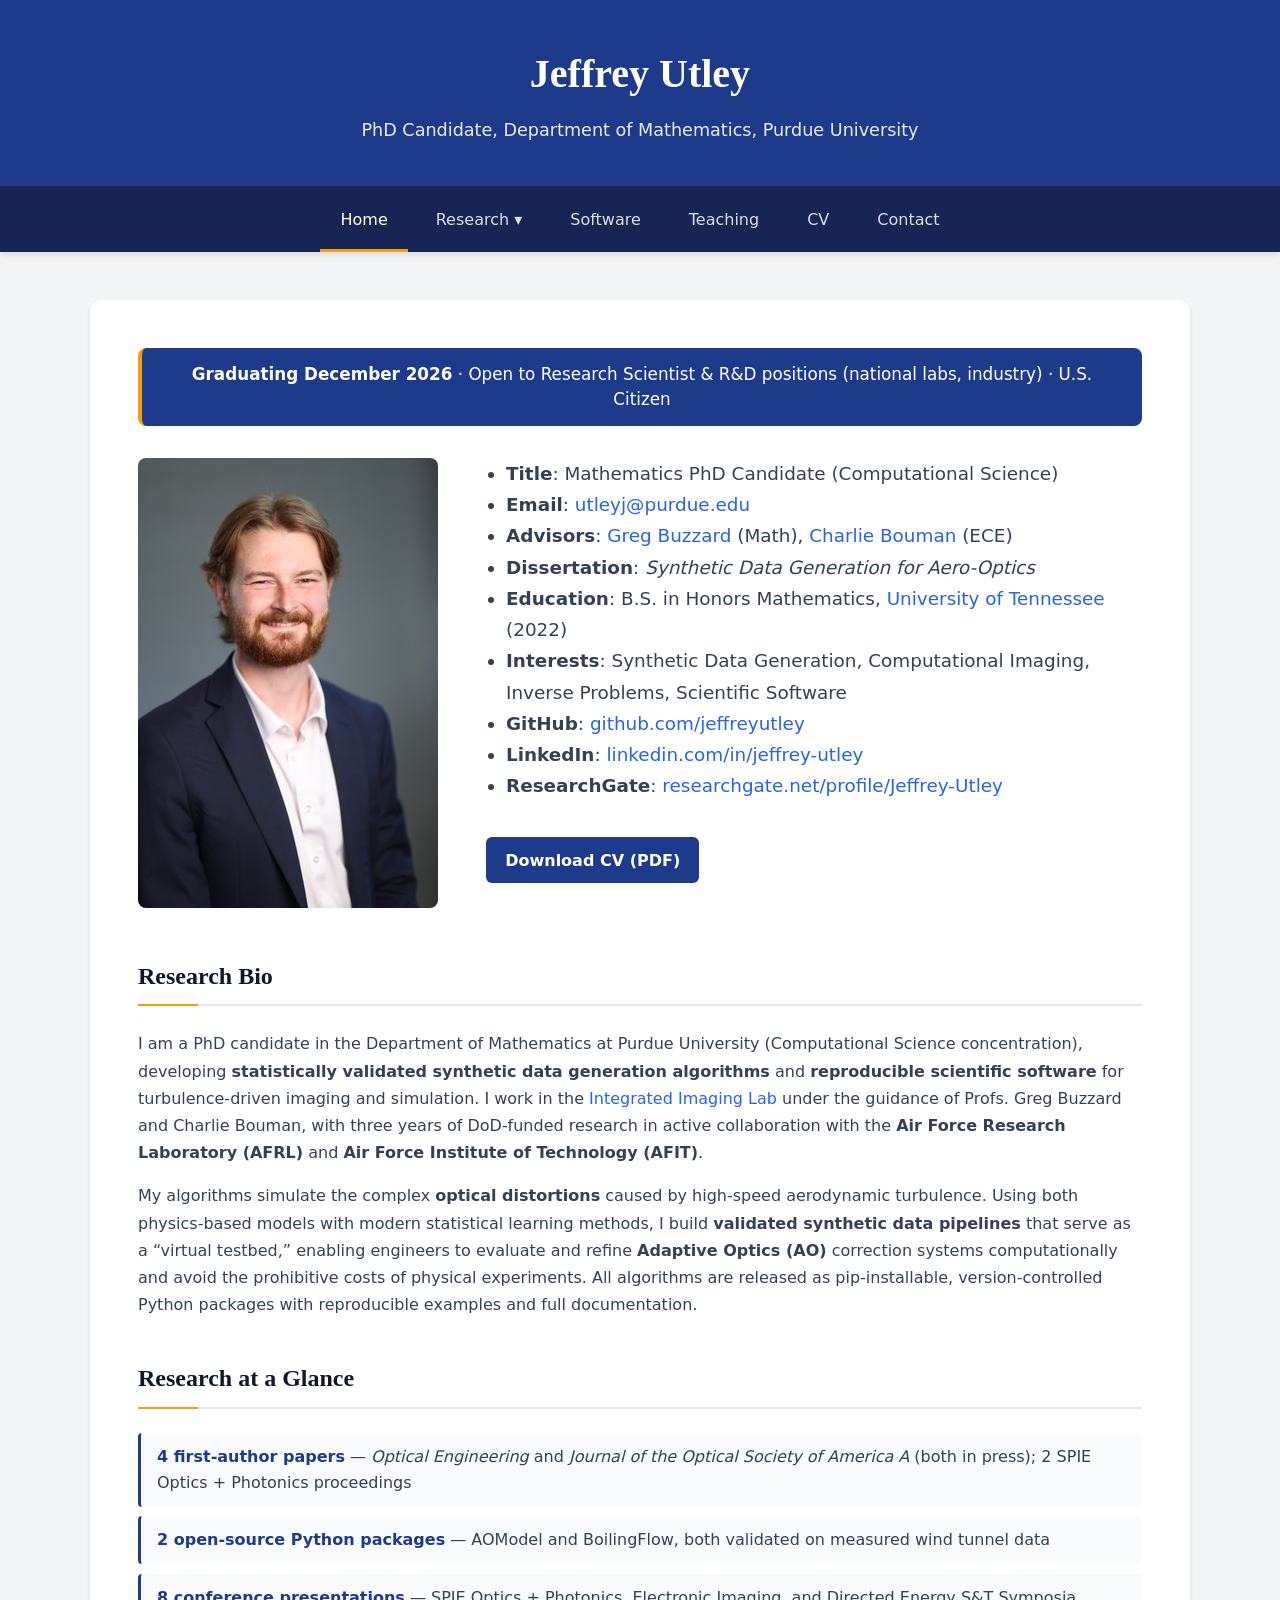
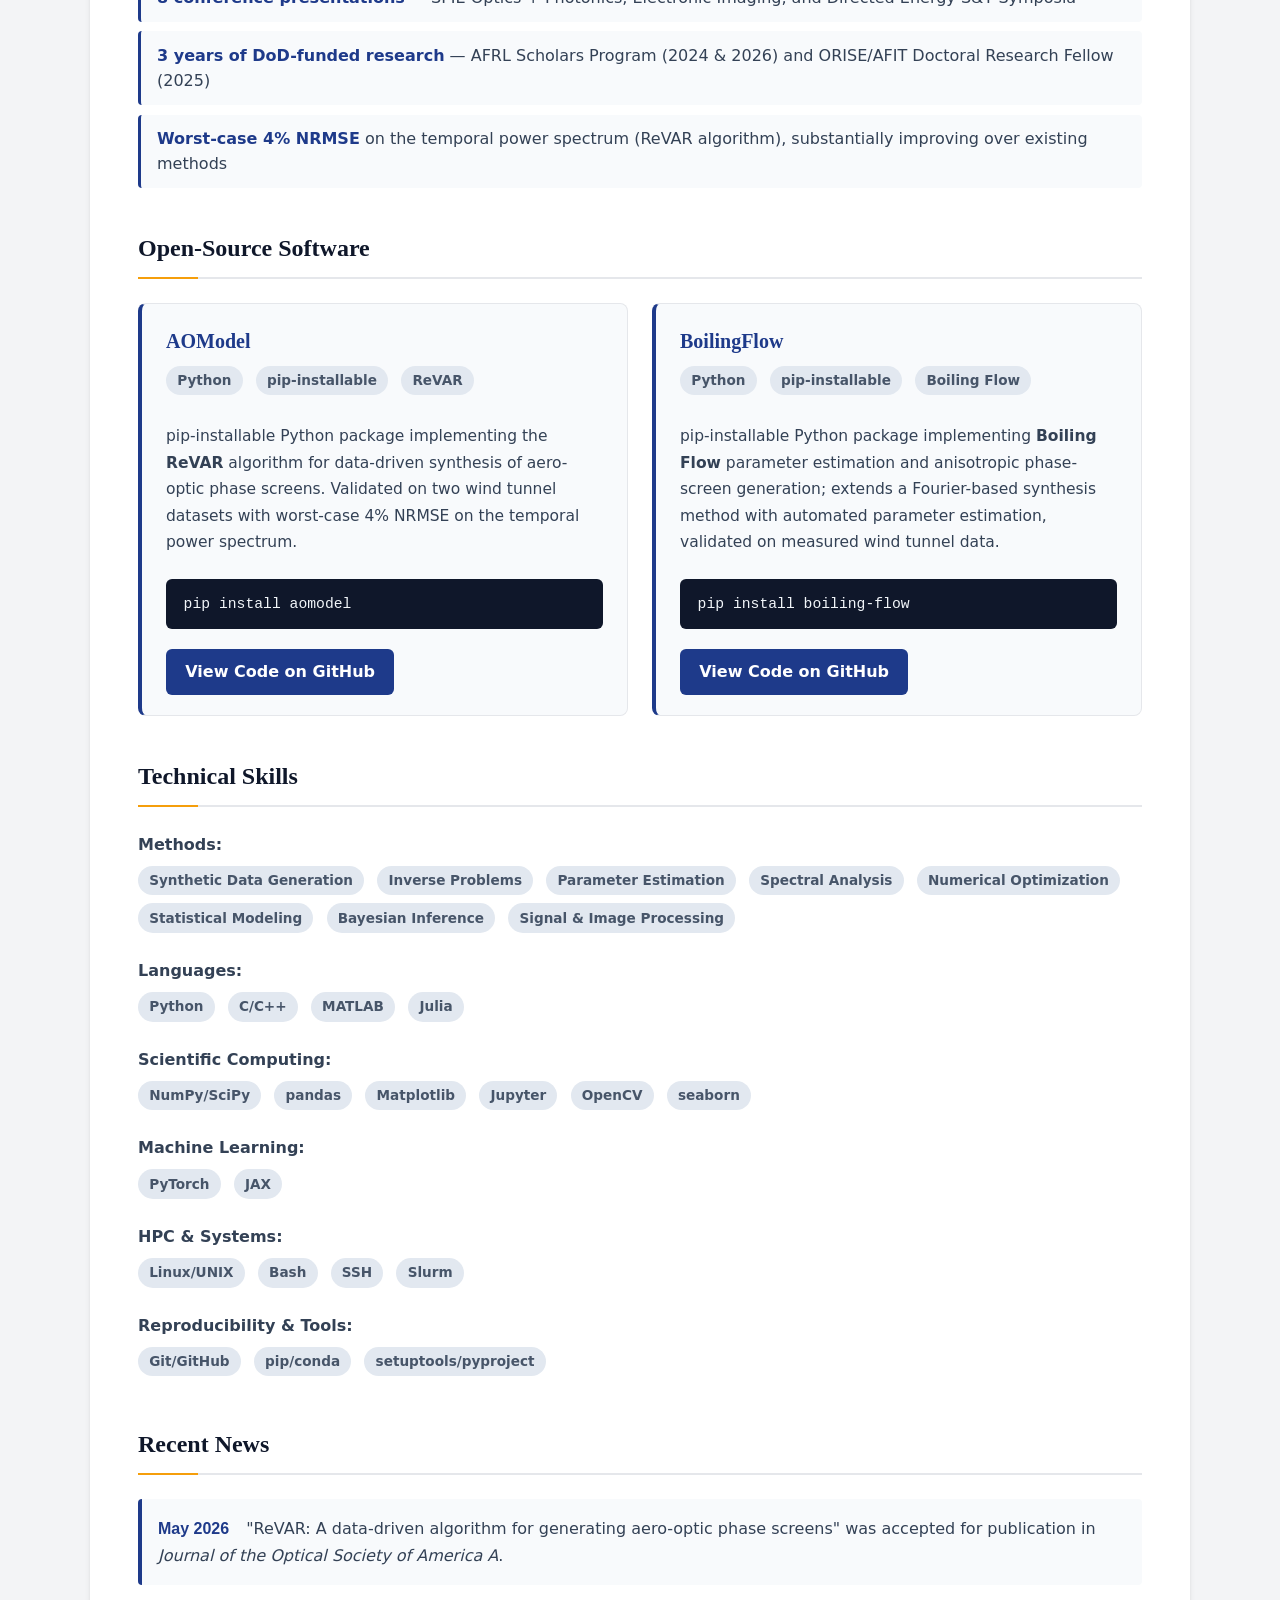
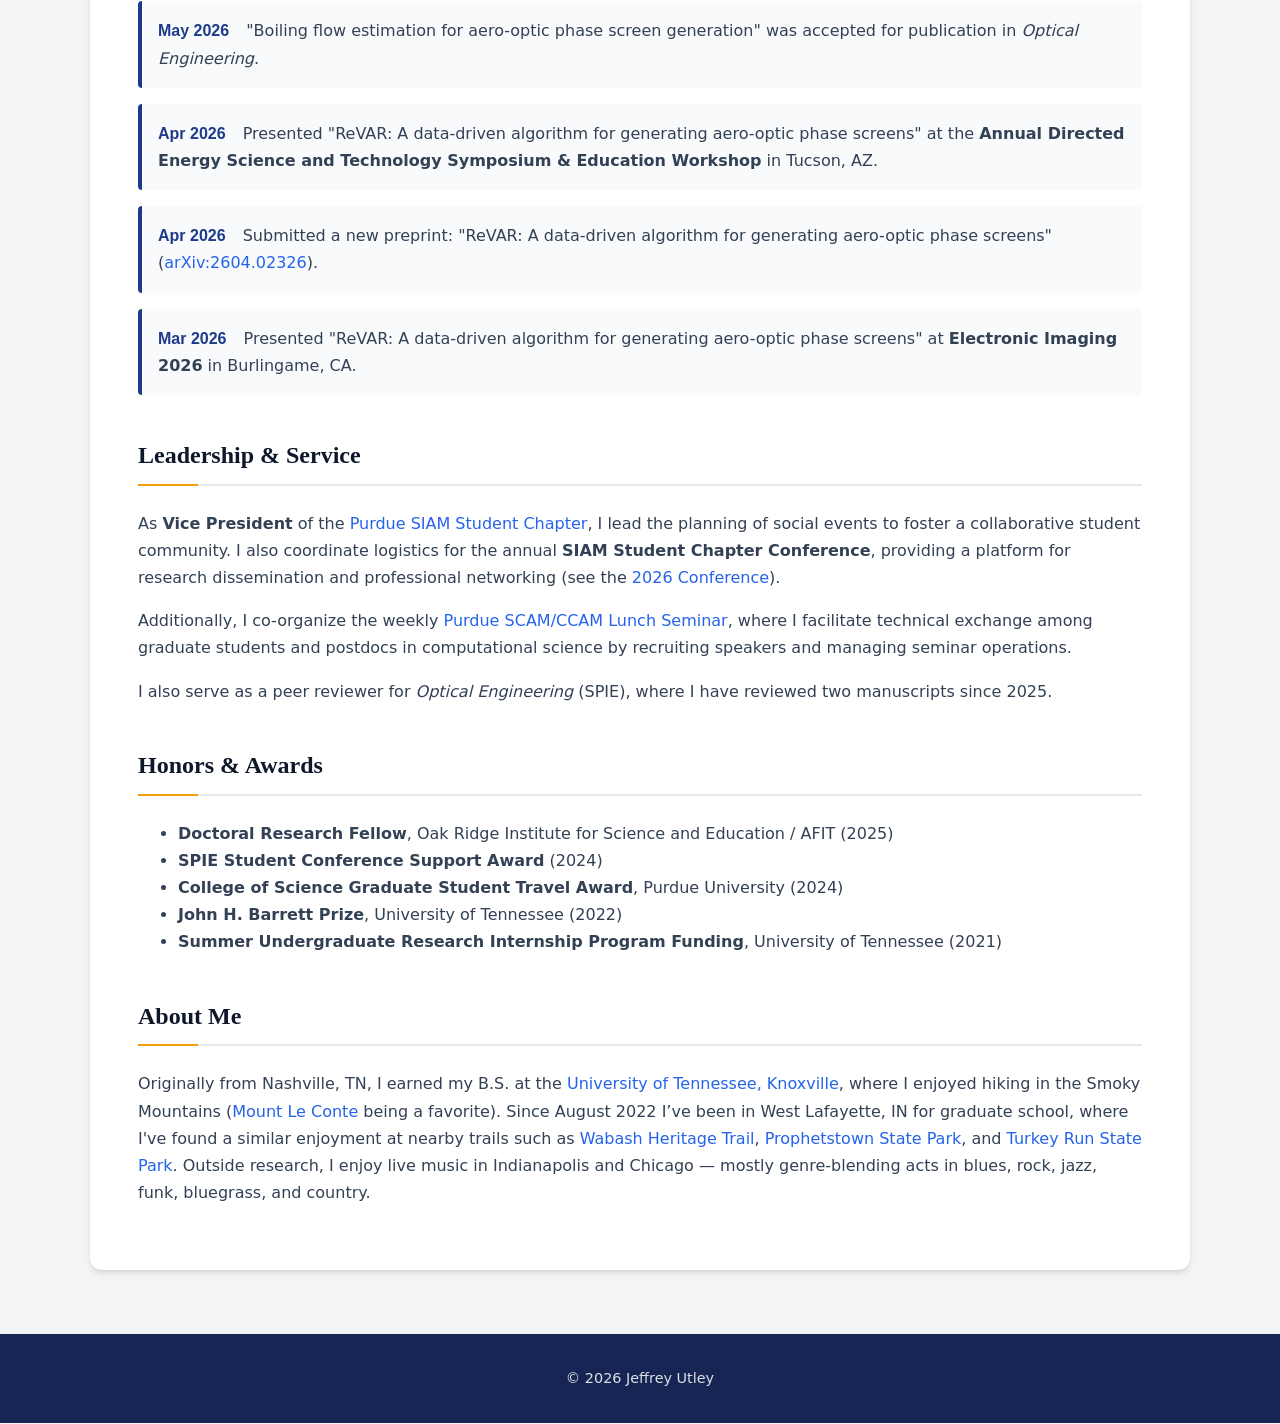
==== index.html @ 302512f2 "Updated ReVAR paper status, included pip install commands, and other website refactors." ====
<!DOCTYPE html>
<html lang="en">
<head>
  <meta charset="UTF-8">
  <meta name="viewport" content="width=device-width, initial-scale=1.0">
  <meta name="description" content="Jeffrey Utley — PhD Candidate in Mathematics at Purdue, graduating December 2026. Research in synthetic data generation, computational imaging, and signal processing. Open to Research Scientist & R&D roles.">
  <meta property="og:title" content="Jeffrey Utley — Mathematics PhD Candidate (Graduating Dec 2026)">
  <meta property="og:description" content="PhD Candidate in Mathematics at Purdue (graduating Dec 2026). Synthetic data generation, computational imaging, signal processing. Open to Research Scientist & R&D roles.">
  <meta property="og:image" content="https://jeffreyutley.github.io/og-image.jpg">
  <meta property="og:image:width" content="1200">
  <meta property="og:image:height" content="630">
  <meta property="og:image:alt" content="Jeffrey Utley, Mathematics PhD candidate at Purdue University">
  <meta property="og:url" content="https://jeffreyutley.github.io/">
  <meta property="og:type" content="website">
  <title>Jeffrey Utley - Home</title>
  <link rel="icon" href="favicon.svg" type="image/svg+xml">
  <link rel="stylesheet" href="style.css">

  <script type="application/ld+json">
  {
    "@context": "https://schema.org",
    "@type": "Person",
    "name": "Jeffrey Utley",
    "givenName": "Jeffrey",
    "familyName": "Utley",
    "jobTitle": "PhD Candidate in Mathematics",
    "url": "https://jeffreyutley.github.io/",
    "image": "https://jeffreyutley.github.io/og-image.jpg",
    "email": "mailto:utleyj@purdue.edu",
    "affiliation": {
      "@type": "CollegeOrUniversity",
      "name": "Purdue University, Department of Mathematics"
    },
    "alumniOf": {
      "@type": "CollegeOrUniversity",
      "name": "University of Tennessee, Knoxville"
    },
    "knowsAbout": [
      "Synthetic Data Generation",
      "Computational Imaging",
      "Inverse Problems",
      "Signal Processing",
      "Scientific Software",
      "Aero-Optics",
      "Adaptive Optics",
      "Statistical Modeling",
      "Numerical Optimization",
      "Bayesian Inference"
    ],
    "sameAs": [
      "https://github.com/jeffreyutley",
      "https://www.linkedin.com/in/jeffrey-utley",
      "https://www.researchgate.net/profile/Jeffrey-Utley"
    ]
  }
  </script>

</head>
<body>
  <a class="skip-link" href="#main">Skip to main content</a>
  <header>
    <h1>Jeffrey Utley</h1>
    <p>PhD Candidate, Department of Mathematics, Purdue University</p>
  </header>
  
<nav>
  <a href="index.html" class="active">Home</a>
  <div class="dropdown">
    <button class="dropbtn" aria-haspopup="true" aria-expanded="false">Research <span aria-hidden="true">▾</span></button>
    <div class="dropdown-content" role="menu">
      <a role="menuitem" href="research/overview.html">Overview</a>
      <a role="menuitem" href="research/publications.html">Publications</a>
      <a role="menuitem" href="research/presentations.html">Presentations</a>
      <a role="menuitem" href="research/experience.html">Experience</a>
    </div>
  </div>
  <a href="software.html">Software</a>
  <a href="teaching.html">Teaching</a>
  <a href="cv.html">CV</a>
  <a href="contact.html">Contact</a>
</nav>

<main id="main" class="container">
  <div class="availability-banner">
    <strong>Graduating December 2026</strong> &middot; Open to Research Scientist &amp; R&amp;D positions (national labs, industry) &middot; U.S. Citizen
  </div>

  <div class="flex-layout profile-section">
    <img src="Jeffrey_Utley_300.jpg" srcset="Jeffrey_Utley_300.jpg 1x, Jeffrey_Utley_600.jpg 2x" alt="Jeffrey Utley, Mathematics PhD candidate at Purdue University" width="300" height="450">

    <div class="profile-text">
      <ul class="profile-list">
          <li><strong>Title</strong>: Mathematics PhD Candidate (Computational Science)</li>
          <li><strong>Email</strong>: <a href="mailto:utleyj@purdue.edu">utleyj@purdue.edu</a></li>
          <li><strong>Advisors</strong>: <a href="https://www.math.purdue.edu/~buzzard/" target="_blank" rel="noopener noreferrer"> Greg Buzzard</a> (Math), <a href="https://engineering.purdue.edu/~bouman/" target="_blank" rel="noopener noreferrer"> Charlie Bouman</a> (ECE)</li>
          <li><strong>Dissertation</strong>: <em>Synthetic Data Generation for Aero-Optics</em></li>
          <li><strong>Education</strong>: B.S. in Honors Mathematics, <a href = "https://www.utk.edu/" target="_blank" rel="noopener noreferrer">University of Tennessee</a> (2022)</li>
          <li><strong>Interests</strong>: Synthetic Data Generation, Computational Imaging, Inverse Problems, Scientific Software</li>
          <li><strong>GitHub</strong>: <a href="https://github.com/jeffreyutley" target="_blank" rel="noopener noreferrer">github.com/jeffreyutley</a></li>
          <li><strong>LinkedIn</strong>: <a href="https://www.linkedin.com/in/jeffrey-utley" target="_blank" rel="noopener noreferrer">linkedin.com/in/jeffrey-utley</a></li>
          <li><strong>ResearchGate</strong>: <a href="https://www.researchgate.net/profile/Jeffrey-Utley" target="_blank" rel="noopener noreferrer">researchgate.net/profile/Jeffrey-Utley</a></li>
      </ul>
      <br>
      <a href="CV.pdf" class="btn" target="_blank">Download CV (PDF)</a>
    </div>

  </div>

  <h2>Research Bio</h2>
  <p>
    I am a PhD candidate in the Department of Mathematics at Purdue University (Computational Science concentration), developing <strong>statistically validated synthetic data generation algorithms</strong> and <strong>reproducible scientific software</strong> for turbulence-driven imaging and simulation. I work in the <a href="https://www.youtube.com/watch?v=S7YM8nvIm7c&list=PL3ZrjaBngMS3kYr9-ExG9CZFShOMKmVg_&index=4" target="_blank" rel="noopener noreferrer">Integrated Imaging Lab</a> under the guidance of Profs. Greg Buzzard and Charlie Bouman, with three years of DoD-funded research in active collaboration with the <strong>Air Force Research Laboratory (AFRL)</strong> and <strong>Air Force Institute of Technology (AFIT)</strong>.
  </p>
  <p>
    My algorithms simulate the complex <strong>optical distortions</strong> caused by high-speed aerodynamic turbulence. Using both physics-based models with modern statistical learning methods, I build <strong>validated synthetic data pipelines</strong> that serve as a &ldquo;virtual testbed,&rdquo; enabling engineers to evaluate and refine <strong>Adaptive Optics (AO)</strong> correction systems computationally and avoid the prohibitive costs of physical experiments. All algorithms are released as pip-installable, version-controlled Python packages with reproducible examples and full documentation.
  </p>

  <h2>Research at a Glance</h2>
  <ul class="research-stats">
    <li><strong>4 first-author papers</strong> &mdash; <i>Optical Engineering</i> and <i>Journal of the Optical Society of America A</i> (both in press); 2 SPIE Optics + Photonics proceedings</li>
    <li><strong>2 open-source Python packages</strong> &mdash; AOModel and BoilingFlow, both validated on measured wind tunnel data</li>
    <li><strong>8 conference presentations</strong> &mdash; SPIE Optics + Photonics, Electronic Imaging, and Directed Energy S&amp;T Symposia</li>
    <li><strong>3 years of DoD-funded research</strong> &mdash; AFRL Scholars Program (2024 &amp; 2026) and ORISE/AFIT Doctoral Research Fellow (2025)</li>
    <li><strong>Worst-case 4% NRMSE</strong> on the temporal power spectrum (ReVAR algorithm), substantially improving over existing methods</li>
  </ul>

  <h2>Open-Source Software</h2>
  <div class="repo-callouts">
    <div class="repo-callout">
      <h3>AOModel</h3>
      <div class="repo-badges">
        <span class="badge">Python</span>
        <span class="badge">pip-installable</span>
        <span class="badge">ReVAR</span>
      </div>
      <p>pip-installable Python package implementing the <strong>ReVAR</strong> algorithm for data-driven synthesis of aero-optic phase screens. Validated on two wind tunnel datasets with worst-case 4% NRMSE on the temporal power spectrum.</p>
      <pre><code>pip install aomodel</code></pre>
      <a href="https://github.com/jeffreyutley/aomodel_public" class="btn" target="_blank" rel="noopener noreferrer">View Code on GitHub</a>
    </div>
    <div class="repo-callout">
      <h3>BoilingFlow</h3>
      <div class="repo-badges">
        <span class="badge">Python</span>
        <span class="badge">pip-installable</span>
        <span class="badge">Boiling Flow</span>
      </div>
      <p>pip-installable Python package implementing <strong>Boiling Flow</strong> parameter estimation and anisotropic phase-screen generation; extends a Fourier-based synthesis method with automated parameter estimation, validated on measured wind tunnel data.</p>
      <pre><code>pip install boiling-flow</code></pre>
      <a href="https://github.com/jeffreyutley/boiling_flow" class="btn" target="_blank" rel="noopener noreferrer">View Code on GitHub</a>
    </div>
  </div>

  <h2>Technical Skills</h2>
  <div class="skill-group">
    <div class="skill-label"><strong>Methods:</strong></div>
    <span class="badge">Synthetic Data Generation</span> <span class="badge">Inverse Problems</span> <span class="badge">Parameter Estimation</span> <span class="badge">Spectral Analysis</span> <span class="badge">Numerical Optimization</span> <span class="badge">Statistical Modeling</span> <span class="badge">Bayesian Inference</span> <span class="badge">Signal &amp; Image Processing</span>
  </div>

  <div class="skill-group">
    <div class="skill-label"><strong>Languages:</strong></div>
    <span class="badge">Python</span> <span class="badge">C/C++</span> <span class="badge">MATLAB</span> <span class="badge">Julia</span>
  </div>

  <div class="skill-group">
    <div class="skill-label"><strong>Scientific Computing:</strong></div>
    <span class="badge">NumPy/SciPy</span> <span class="badge">pandas</span> <span class="badge">Matplotlib</span> <span class="badge">Jupyter</span> <span class="badge">OpenCV</span> <span class="badge">seaborn</span>
  </div>

  <div class="skill-group">
    <div class="skill-label"><strong>Machine Learning:</strong></div>
    <span class="badge">PyTorch</span> <span class="badge">JAX</span>
  </div>

  <div class="skill-group">
    <div class="skill-label"><strong>HPC & Systems:</strong></div>
    <span class="badge">Linux/UNIX</span> <span class="badge">Bash</span> <span class="badge">SSH</span> <span class="badge">Slurm</span>
  </div>

  <div class="skill-group">
    <div class="skill-label"><strong>Reproducibility & Tools:</strong></div>
    <span class="badge">Git/GitHub</span> <span class="badge">pip/conda</span> <span class="badge">setuptools/pyproject</span>
  </div>

  <h2>Recent News</h2>
  <div class="news-item">
    <span class="news-date">May 2026</span>
    "ReVAR: A data-driven algorithm for generating aero-optic phase screens" was accepted for publication in <i>Journal of the Optical Society of America A</i>.
  </div>
  <div class="news-item">
    <span class="news-date">May 2026</span>
    "Boiling flow estimation for aero-optic phase screen generation" was accepted for publication in <i>Optical Engineering</i>.
  </div>
  <div class="news-item">
    <span class="news-date">Apr 2026</span>
    Presented "ReVAR: A data-driven algorithm for generating aero-optic phase screens" at the <strong>Annual Directed Energy Science and Technology Symposium & Education Workshop</strong> in Tucson, AZ.
  </div>
  <div class="news-item">
    <span class="news-date">Apr 2026</span>
    Submitted a new preprint: "ReVAR: A data-driven algorithm for generating aero-optic phase screens" (<a href="https://arxiv.org/abs/2604.02326" target="_blank" rel="noopener noreferrer">arXiv:2604.02326</a>).
  </div>
  <div class="news-item">
    <span class="news-date">Mar 2026</span>
    Presented "ReVAR: A data-driven algorithm for generating aero-optic phase screens" at <strong>Electronic Imaging 2026</strong> in Burlingame, CA.
  </div>

  <h2>Leadership & Service</h2>
  <p>
    As <strong>Vice President</strong> of the <a href="https://siampurdue.github.io/index.html" target="_blank" rel="noopener noreferrer">Purdue SIAM Student Chapter</a>, I lead the planning of social events to foster a collaborative student community. I also coordinate logistics for the annual <strong>SIAM Student Chapter Conference</strong>, providing a platform for research dissemination and professional networking (see the <a href="https://siampurdue.github.io/conference-2026.html" target="_blank" rel="noopener noreferrer">2026 Conference</a>).
  </p>
  <p>
    Additionally, I co-organize the weekly <a href="https://sites.google.com/view/purdue-scam-seminar/home" target="_blank" rel="noopener noreferrer">Purdue SCAM/CCAM Lunch Seminar</a>, where I facilitate technical exchange among graduate students and postdocs in computational science by recruiting speakers and managing seminar operations.
  </p>
  <p>
    I also serve as a peer reviewer for <i>Optical Engineering</i> (SPIE), where I have reviewed two manuscripts since 2025.
  </p>

  <h2>Honors & Awards</h2>
  <ul>
    <li><strong>Doctoral Research Fellow</strong>, Oak Ridge Institute for Science and Education / AFIT (2025)</li>
    <li><strong>SPIE Student Conference Support Award</strong> (2024)</li>
    <li><strong>College of Science Graduate Student Travel Award</strong>, Purdue University (2024)</li>
    <li><strong>John H. Barrett Prize</strong>, University of Tennessee (2022)</li>
    <li><strong>Summer Undergraduate Research Internship Program Funding</strong>, University of Tennessee (2021)</li>
  </ul>

  <h2>About Me</h2>
  <p>
    Originally from Nashville, TN, I earned my B.S. at the <a href="https://www.utk.edu/" target="_blank" rel="noopener noreferrer">University of Tennessee, Knoxville</a>, where I enjoyed hiking in the Smoky Mountains (<a href="https://en.wikipedia.org/wiki/Mount_Le_Conte_(Tennessee)" target="_blank" rel="noopener noreferrer">Mount Le Conte</a> being a favorite). Since August 2022 I&rsquo;ve been in West Lafayette, IN for graduate school, where I've found a similar enjoyment at nearby trails such as <a href="https://www.tippecanoe.in.gov/facilities/facility/details/Wabash-Heritage-Trail-16" target="_blank" rel="noopener noreferrer">Wabash Heritage Trail</a>, <a href="https://www.in.gov/dnr/state-parks/parks-lakes/prophetstown-state-park/" target="_blank" rel="noopener noreferrer">Prophetstown State Park</a>, and <a href="https://www.in.gov/dnr/state-parks/parks-lakes/turkey-run-state-park/" target="_blank" rel="noopener noreferrer">Turkey Run State Park</a>. Outside research, I enjoy live music in Indianapolis and Chicago &mdash; mostly genre-blending acts in blues, rock, jazz, funk, bluegrass, and country.
  </p>
</main>

<footer>&copy; 2026 Jeffrey Utley</footer>
  
<script src="script.js"></script>

</body>
</html>
---- style.css ----
:root {
  --bg: #f3f4f6;          /* Light gray/blue tint background */
  --text: #334155;        /* Slate gray for better readability */
  --heading: #0f172a;     /* Near black for headings */
  --brand: #1e3a8a;       /* Deep Academic Blue */
  --brand-dark: #172554;  /* Darker Navy for Nav/Footer */
  --accent: #f59e0b;      /* Amber/Gold for subtle highlights */
  --white: #ffffff;
  --link: #2563eb;        /* Standard accessible blue for links */
}

* { box-sizing: border-box; }

body {
  margin: 0;
  font-family: 'Segoe UI', system-ui, -apple-system, sans-serif;
  color: var(--text);
  background: var(--bg);
  line-height: 1.7;
}

/* Header */
header {
  background: var(--brand);
  color: var(--white);
  padding: 2.5rem 1rem;
  text-align: center;
  border-bottom: 4px solid var(--brand-dark);
}
header h1 { margin: 0; font-size: 2.5rem; font-weight: 700; color: var(--white); }
header p { margin: 0.5rem 0 0; opacity: 0.9; font-size: 1.1rem; }

/* Navigation */
nav {
  background: var(--brand-dark);
  display: flex;
  align-items: center;
  justify-content: center;
  gap: 0.5rem;
  position: sticky;
  top: 0;
  z-index: 1000;
  box-shadow: 0 4px 6px -1px rgba(0,0,0,0.1);
}

nav a, nav button {
  color: rgba(255,255,255,0.85);
  text-decoration: none;
  padding: 1rem 1.25rem;
  border: 0;
  background: transparent;
  font: inherit;
  cursor: pointer;
  font-weight: 500;
  transition: all 0.2s ease;
  border-bottom: 3px solid transparent;
}

nav a:hover, nav button:hover {
  background: rgba(255,255,255,0.1);
  color: var(--white);
  outline: none;
}

nav a:focus-visible, nav button:focus-visible {
  background: rgba(255,255,255,0.15);
  color: var(--white);
  outline: 2px solid var(--accent);
  outline-offset: -2px;
}

nav a.active, nav button.active {
  color: var(--white);
  border-bottom-color: var(--accent);
}

/* Dropdown */
.dropdown { position: relative; }
.dropdown-content {
  position: absolute;
  top: 100%;
  left: 0;
  min-width: 220px;
  background: var(--white);
  color: var(--text);
  border: 1px solid #e5e7eb;
  border-radius: 0 0 8px 8px;
  padding: 0.5rem 0;
  box-shadow: 0 10px 15px -3px rgba(0,0,0,0.1);
  display: none;
}
.dropdown.open .dropdown-content { display:block; }
.dropdown-content a {
  display: block;
  padding: 0.75rem 1.25rem;
  color: var(--text);
  transition: background 0.15s;
}
.dropdown-content a:hover, .dropdown-content a:focus-visible {
  background: #f3f4f6;
  color: var(--brand);
}

/* Main Container */
.container {
  max-width: 1000px;
  margin: 3rem auto;
  padding: 3rem;
  background: var(--white);
  box-shadow: 0 4px 6px -1px rgba(0, 0, 0, 0.1), 0 2px 4px -1px rgba(0, 0, 0, 0.06);
  border-radius: 12px;
}

/* Global Elements */
a { color: var(--link); text-decoration: none; font-weight: 500; }
a:hover { text-decoration: underline; color: var(--brand); }
img { max-width: 100%; height: auto; border-radius: 8px; }

/* Headings */
h1, h2, h3 {
  font-family: Georgia, Cambria, "Times New Roman", serif;
  color: var(--heading);
}

h2 {
  display: block;
  border-bottom: 2px solid #e5e7eb;
  padding-bottom: 0.5rem;
  margin-bottom: 1.5rem;
  margin-top: 2.5rem;
  position: relative;
}
/* Small accent line under headings */
h2::after {
  content: '';
  position: absolute;
  bottom: -2px;
  left: 0;
  width: 60px;
  height: 2px;
  background: var(--accent);
}

h3 {
  color: var(--brand);
  margin-bottom: 0.75rem;
  margin-top: 2rem;
  font-size: 1.3rem;
}

/* CV Specifics */
.cv-item { margin-bottom: 2rem; }
.cv-header { display: flex; justify-content: space-between; font-weight: 700; flex-wrap: wrap; font-size: 1.1rem; color: var(--heading); }
.cv-date { white-space: nowrap; margin-left: 1rem; color: var(--text); font-weight: normal; opacity: 0.8; }
.cv-sub { font-style: italic; margin-bottom: 0.25rem; color: #4b5563; }
.cv-list { margin-top: 0.5rem; padding-left: 1.2rem; }
.cv-list li { margin-bottom: 0.4rem; }

/* Skill Badges */
.badge {
  display: inline-block;
  background: #e2e8f0;
  color: #475569;
  padding: 0.2rem 0.7rem;
  border-radius: 9999px;
  font-size: 0.85rem;
  font-weight: 600;
  margin-right: 0.5rem;
  margin-bottom: 0.5rem;
}

/* Home/News Specifics */
.btn {
  display: inline-block;
  background: var(--brand);
  color: var(--white);
  padding: 0.6rem 1.2rem;
  text-decoration: none;
  border-radius: 6px;
  font-weight: 600;
  margin-top: 0.5rem;
  transition: transform 0.1s, background 0.2s;
}
.btn:hover {
  background: var(--brand-dark);
  text-decoration: none;
  color: var(--white);
  transform: translateY(-1px);
}

.news-item {
  margin-bottom: 1rem;
  padding: 1rem;
  background: #f8fafc;
  border-left: 4px solid var(--brand);
  border-radius: 4px;
}
.news-date {
  font-weight: 700;
  color: var(--brand);
  margin-right: 0.75rem;
  font-family: 'Segoe UI', sans-serif;
}

/* Layout Utilities */
.flex-layout {
  display: flex;
  justify-content: center;
  align-items: flex-start;
  gap: 3rem;
  margin-top: 2rem;
  flex-wrap: wrap;
}

/* Profile Section Override */
.profile-section {
  margin-top: 0;
  margin-bottom: 3rem;
}

/* Profile text column */
.profile-text {
  flex: 1;
  min-width: 300px;
}

/* Profile list */
.profile-list {
  margin: 0;
  padding-left: 20px;
  font-size: 1.15rem;
}

/* Profile image: cap at 300px but allow shrinking on small viewports */
.profile-section img {
  max-width: 300px;
  height: auto;
}

/* Skills section groups */
.skill-group { margin-bottom: 1rem; }
.skill-label { margin-bottom: 0.5rem; }

/* CV page centered header block */
.cv-page-header {
  text-align: center;
  margin-bottom: 2rem;
}
.cv-page-header p { margin: 0.25rem 0; }
.cv-page-header p:first-child { margin: 0; font-weight: 700; font-size: 2.2rem; font-family: Georgia, Cambria, "Times New Roman", serif; }

/* Download button with bottom margin */
.btn-download { margin-bottom: 2rem; }

/* Section divider */
hr.section-divider {
  margin: 3rem 0;
  border: 0;
  border-top: 1px solid #ccc;
}

/* Core practices section (projects page) */
.core-practices { margin-top: 1rem; }

/* Figure/Image Containers */
.figure-container {
  text-align: center;
  margin: 2rem 0;
}

/* Footer */
footer {
  text-align: center;
  background: var(--brand-dark);
  color: rgba(255,255,255,0.85);
  padding: 2rem;
  margin-top: 4rem;
  font-size: 0.9rem;
}

/* Code blocks (install commands, snippets) */
code {
  background: #e2e8f0;
  color: #0f172a;
  padding: 0.12rem 0.4rem;
  border-radius: 3px;
  font-family: 'SFMono-Regular', Consolas, 'Liberation Mono', Menlo, monospace;
  font-size: 0.92em;
}
pre {
  background: #0f172a;
  color: #f1f5f9;
  padding: 0.85rem 1.1rem;
  border-radius: 6px;
  overflow-x: auto;
  font-size: 0.92rem;
  line-height: 1.5;
  margin: 0.5rem 0 1.25rem;
}
pre code {
  background: transparent;
  color: inherit;
  padding: 0;
  font-size: inherit;
}
.install-label {
  display: block;
  font-weight: 600;
  font-size: 0.9rem;
  color: var(--heading);
  margin-top: 0.75rem;
  margin-bottom: 0.25rem;
}

/* Skip-link: visually hidden until focused */
.skip-link {
  position: absolute;
  top: -100px;
  left: 0;
  background: var(--brand-dark);
  color: var(--white);
  padding: 0.75rem 1rem;
  z-index: 10000;
  text-decoration: none;
  font-weight: 600;
  border-radius: 0 0 4px 0;
  transition: top 0.15s ease;
}
.skip-link:focus {
  top: 0;
  outline: 2px solid var(--accent);
  outline-offset: -2px;
  color: var(--white);
}

/* Cross-page navigation strip on research/* pages */
.page-siblings {
  margin-top: 3.5rem;
  padding: 1.5rem 1.25rem;
  background: #f8fafc;
  border: 1px solid #e5e7eb;
  border-left: 4px solid var(--brand);
  border-radius: 8px;
  text-align: center;
}
.page-siblings .label {
  display: block;
  font-size: 0.78rem;
  font-weight: 700;
  letter-spacing: 0.08em;
  text-transform: uppercase;
  color: var(--brand);
  margin-bottom: 0.85rem;
}
.page-siblings a {
  display: inline-block;
  padding: 0.45rem 1.1rem;
  margin: 0.25rem;
  background: var(--white);
  color: var(--brand);
  border: 1px solid #cbd5e1;
  border-radius: 9999px;
  font-weight: 600;
  font-size: 0.95rem;
  text-decoration: none;
  transition: background 0.15s ease, color 0.15s ease, border-color 0.15s ease, transform 0.1s ease, box-shadow 0.15s ease;
}
.page-siblings a:hover,
.page-siblings a:focus-visible {
  background: var(--brand);
  color: var(--white);
  border-color: var(--brand);
  transform: translateY(-1px);
  box-shadow: 0 4px 8px rgba(30, 58, 138, 0.18);
  text-decoration: none;
  outline: none;
}

/* Availability banner (home page) */
.availability-banner {
  background: var(--brand);
  color: var(--white);
  padding: 0.85rem 1.5rem;
  border-radius: 8px;
  margin-bottom: 2rem;
  text-align: center;
  font-size: 1.05rem;
  border-left: 4px solid var(--accent);
  line-height: 1.5;
}
.availability-banner strong { color: var(--white); }

/* Repo callouts (home page open-source software section) */
.repo-callouts {
  display: grid;
  grid-template-columns: repeat(auto-fit, minmax(280px, 1fr));
  gap: 1.5rem;
  margin: 1rem 0 2rem;
}
.repo-callout {
  background: #f8fafc;
  border: 1px solid #e5e7eb;
  border-left: 4px solid var(--brand);
  border-radius: 8px;
  padding: 1.25rem 1.5rem;
  display: flex;
  flex-direction: column;
  transition: transform 0.15s ease, box-shadow 0.15s ease;
}
.repo-callout:hover {
  transform: translateY(-2px);
  box-shadow: 0 8px 12px rgba(0, 0, 0, 0.12);
}
.repo-callout h3 {
  margin: 0 0 0.5rem;
  font-size: 1.25rem;
  color: var(--brand);
}
.repo-callout p {
  margin: 0.5rem 0 1rem;
  flex-grow: 1;
  font-size: 0.97rem;
}
.repo-callout .repo-badges { margin-bottom: 0.75rem; }
.repo-callout .btn { align-self: flex-start; margin-top: auto; }

/* Research at a Glance — stat list */
.research-stats {
  list-style: none;
  padding-left: 0;
  margin: 1rem 0 2rem;
}
.research-stats li {
  padding: 0.7rem 1rem;
  border-left: 3px solid var(--brand);
  background: #f8fafc;
  margin-bottom: 0.6rem;
  border-radius: 4px;
  line-height: 1.6;
}
.research-stats li strong { color: var(--brand); font-weight: 700; }

/* Mobile */
@media (max-width: 768px) {
  .container { padding: 1.5rem; margin: 1rem; }
  nav { flex-wrap: wrap; padding: 0.5rem; }
  nav a, nav button { padding: 0.75rem; font-size: 0.9rem; }
  .dropdown { width: 100%; text-align: center; }
  .dropdown-content { position: static; width: 100%; box-shadow: none; border: 1px solid #e5e7eb; }
  .flex-layout { gap: 1.5rem; }
  header h1 { font-size: 2rem; }
}

/* Very small phones */
@media (max-width: 480px) {
  header { padding: 1.5rem 0.75rem; }
  header h1 { font-size: 1.6rem; }
  header p { font-size: 0.95rem; }
  .container { padding: 1.25rem; margin: 0.5rem; }
  .profile-section { flex-direction: column; align-items: center; text-align: center; }
  .profile-section img { max-width: 80%; }
  .profile-text { min-width: 0; width: 100%; text-align: left; }
}

/* Larger desktops — slightly wider container for more breathing room */
@media (min-width: 1024px) {
  .container { max-width: 1100px; }
}
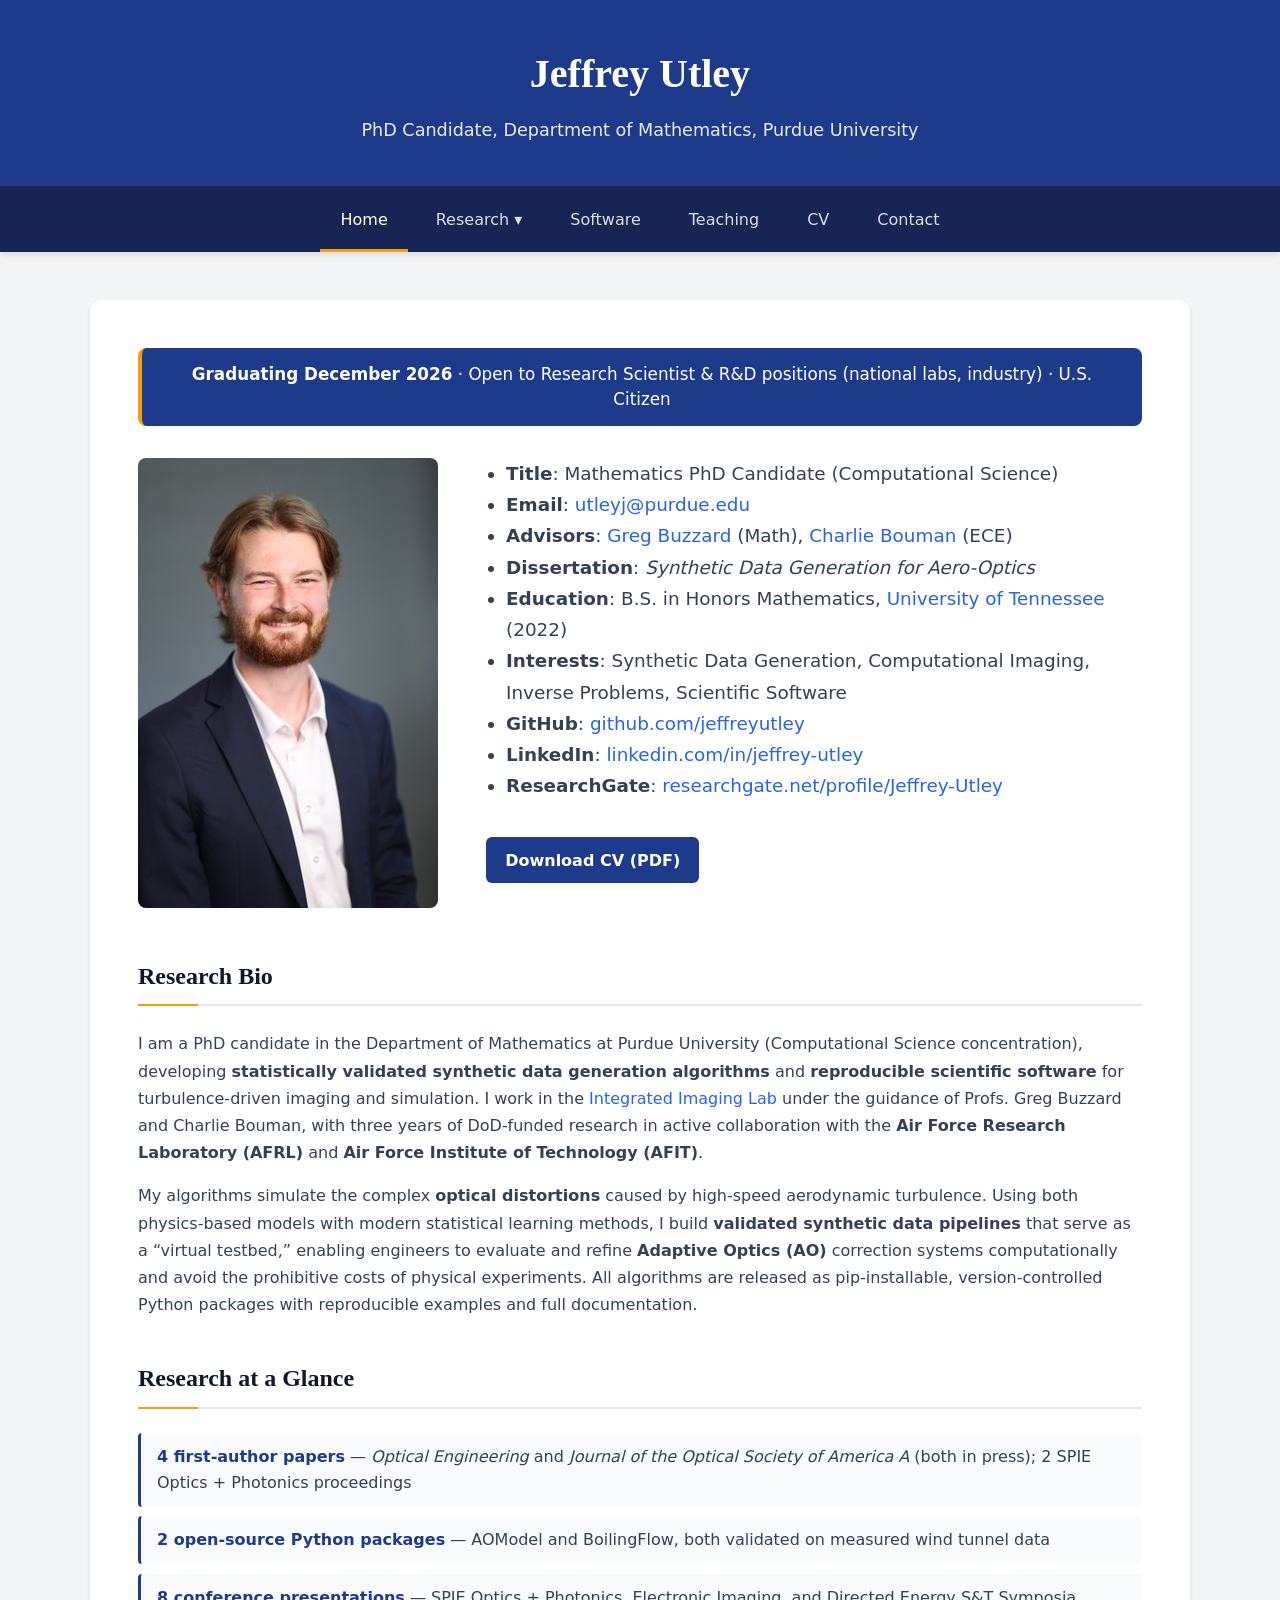
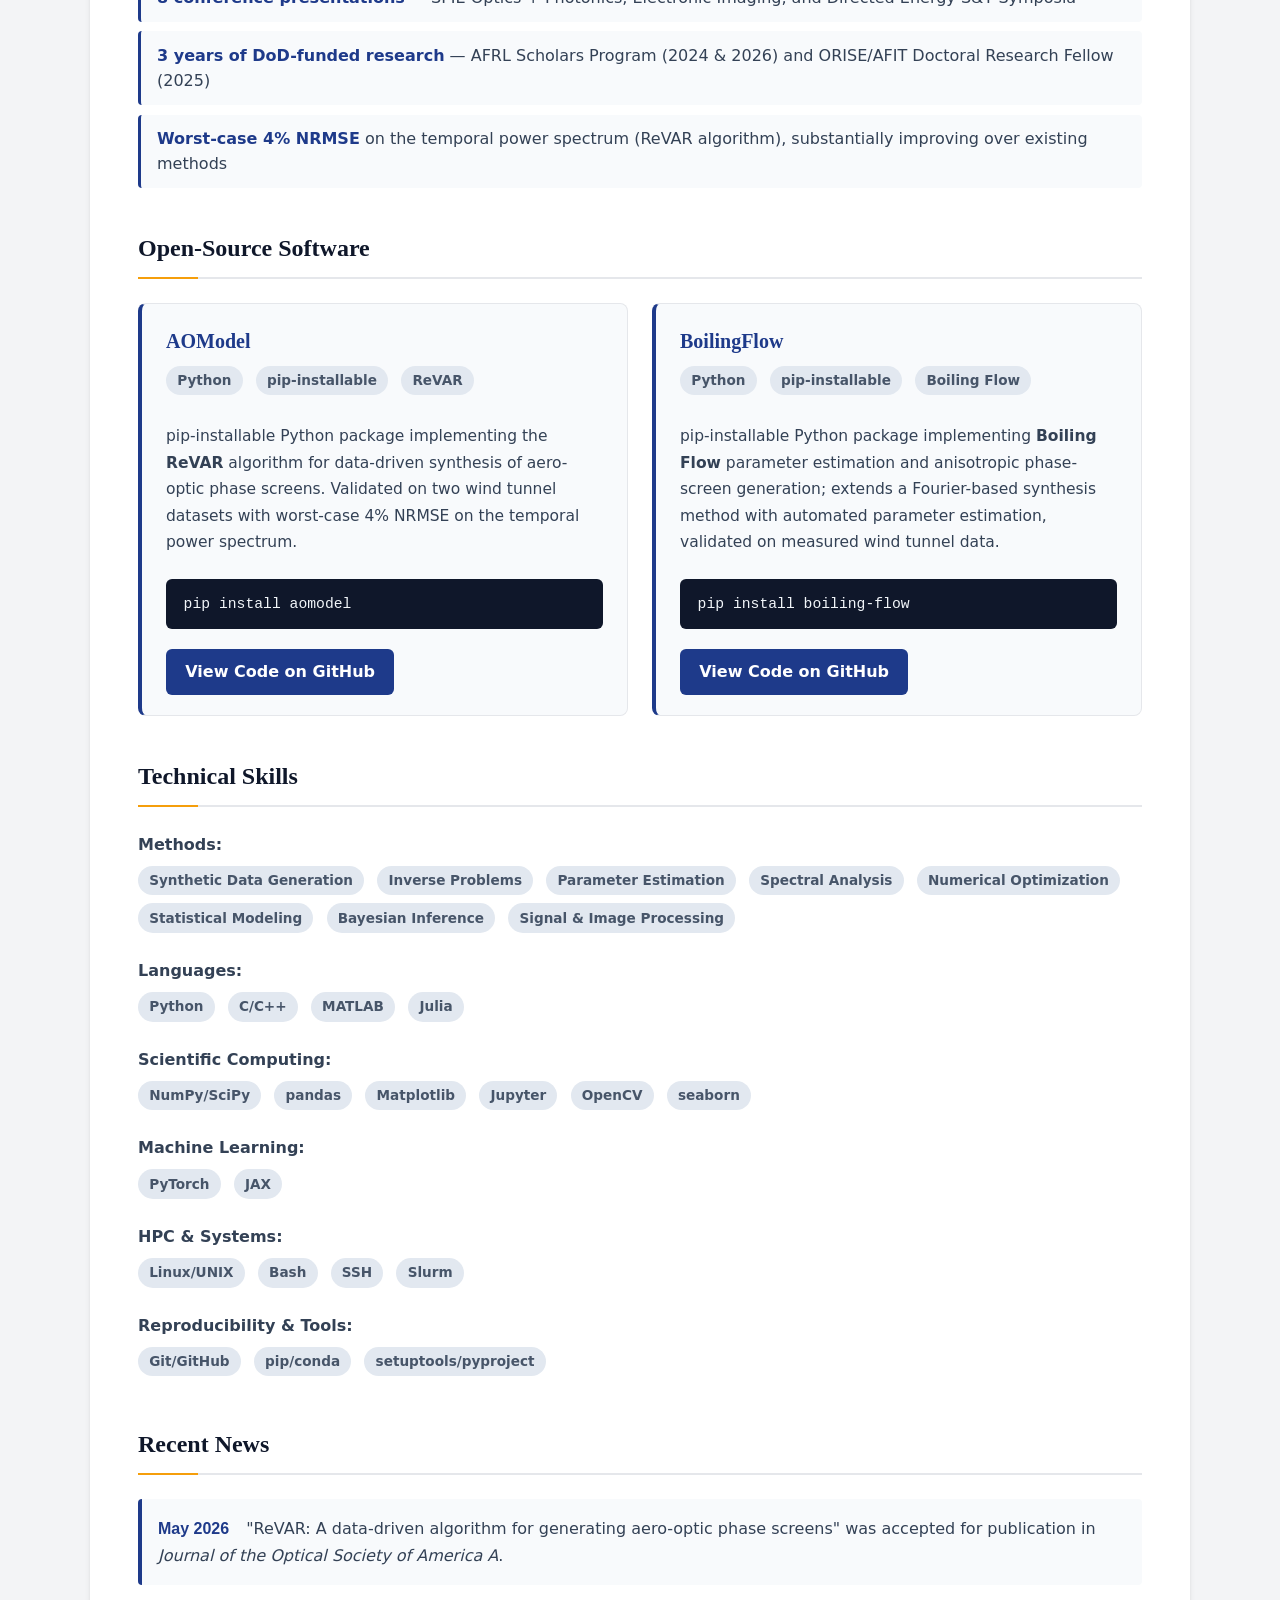
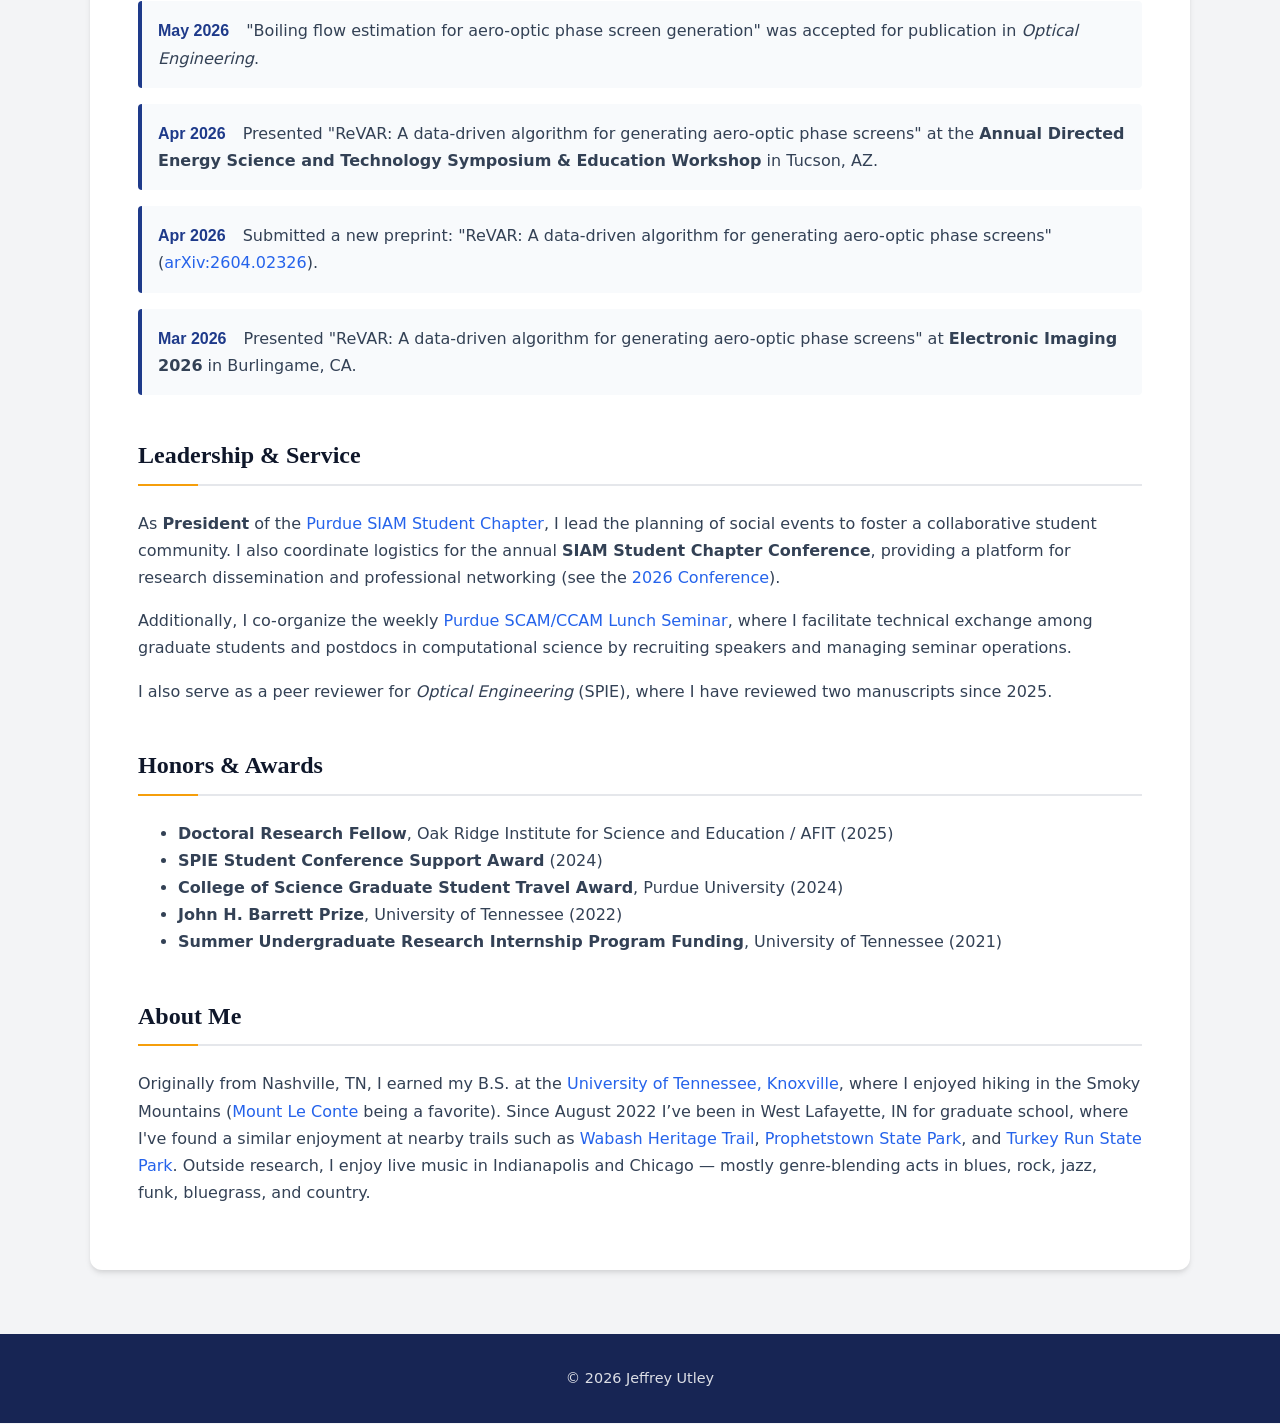
==== commit cfd1072b: "Udpated position in the SIAM student chapter." ====
--- a/index.html
+++ b/index.html
@@ -205,7 +205,7 @@
 
   <h2>Leadership & Service</h2>
   <p>
-    As <strong>Vice President</strong> of the <a href="https://siampurdue.github.io/index.html" target="_blank" rel="noopener noreferrer">Purdue SIAM Student Chapter</a>, I lead the planning of social events to foster a collaborative student community. I also coordinate logistics for the annual <strong>SIAM Student Chapter Conference</strong>, providing a platform for research dissemination and professional networking (see the <a href="https://siampurdue.github.io/conference-2026.html" target="_blank" rel="noopener noreferrer">2026 Conference</a>).
+    As <strong>President</strong> of the <a href="https://siampurdue.github.io/index.html" target="_blank" rel="noopener noreferrer">Purdue SIAM Student Chapter</a>, I lead the planning of social events to foster a collaborative student community. I also coordinate logistics for the annual <strong>SIAM Student Chapter Conference</strong>, providing a platform for research dissemination and professional networking (see the <a href="https://siampurdue.github.io/conference-2026.html" target="_blank" rel="noopener noreferrer">2026 Conference</a>).
   </p>
   <p>
     Additionally, I co-organize the weekly <a href="https://sites.google.com/view/purdue-scam-seminar/home" target="_blank" rel="noopener noreferrer">Purdue SCAM/CCAM Lunch Seminar</a>, where I facilitate technical exchange among graduate students and postdocs in computational science by recruiting speakers and managing seminar operations.
--- a/style.css
+++ b/style.css
@@ -168,6 +168,44 @@
   margin-right: 0.5rem;
   margin-bottom: 0.5rem;
 }
+a.badge {
+  text-decoration: none;
+  transition: background 0.15s, color 0.15s;
+}
+a.badge:hover,
+a.badge:focus-visible {
+  background: var(--brand);
+  color: var(--white);
+  text-decoration: none;
+}
+.badge-license { background: #dbeafe; color: #1e3a8a; }
+
+/* Collapsed "Cite this work" block (uses native <details>) */
+.cite-details {
+  margin: 0.75rem 0 0;
+  border-left: 3px solid var(--brand);
+  padding-left: 0.75rem;
+}
+.cite-details > summary {
+  cursor: pointer;
+  font-weight: 600;
+  font-size: 0.9rem;
+  color: var(--heading);
+  list-style: none;
+}
+.cite-details > summary::-webkit-details-marker { display: none; }
+.cite-details > summary::before {
+  content: "\25B8";
+  display: inline-block;
+  margin-right: 0.4rem;
+  transition: transform 0.15s;
+}
+.cite-details[open] > summary::before { transform: rotate(90deg); }
+.cite-details > summary:focus-visible {
+  outline: 2px solid var(--accent);
+  outline-offset: 2px;
+}
+.cite-details pre { margin-top: 0.5rem; }
 
 /* Home/News Specifics */
 .btn {
@@ -267,6 +305,23 @@
   text-align: center;
   margin: 2rem 0;
 }
+.figure-container > img,
+.figure-container > video { display: block; margin: 0 auto; }
+
+figcaption {
+  margin-top: 0.5rem;
+  font-size: 0.92rem;
+  font-style: italic;
+  color: #4b5563;
+  line-height: 1.5;
+  max-width: 56rem;
+  margin-left: auto;
+  margin-right: auto;
+}
+
+.inline-figure { margin: 0; text-align: center; }
+.inline-figure > img { display: block; margin: 0 auto; }
+.inline-figure figcaption { max-width: 300px; text-align: left; }
 
 /* Footer */
 footer {
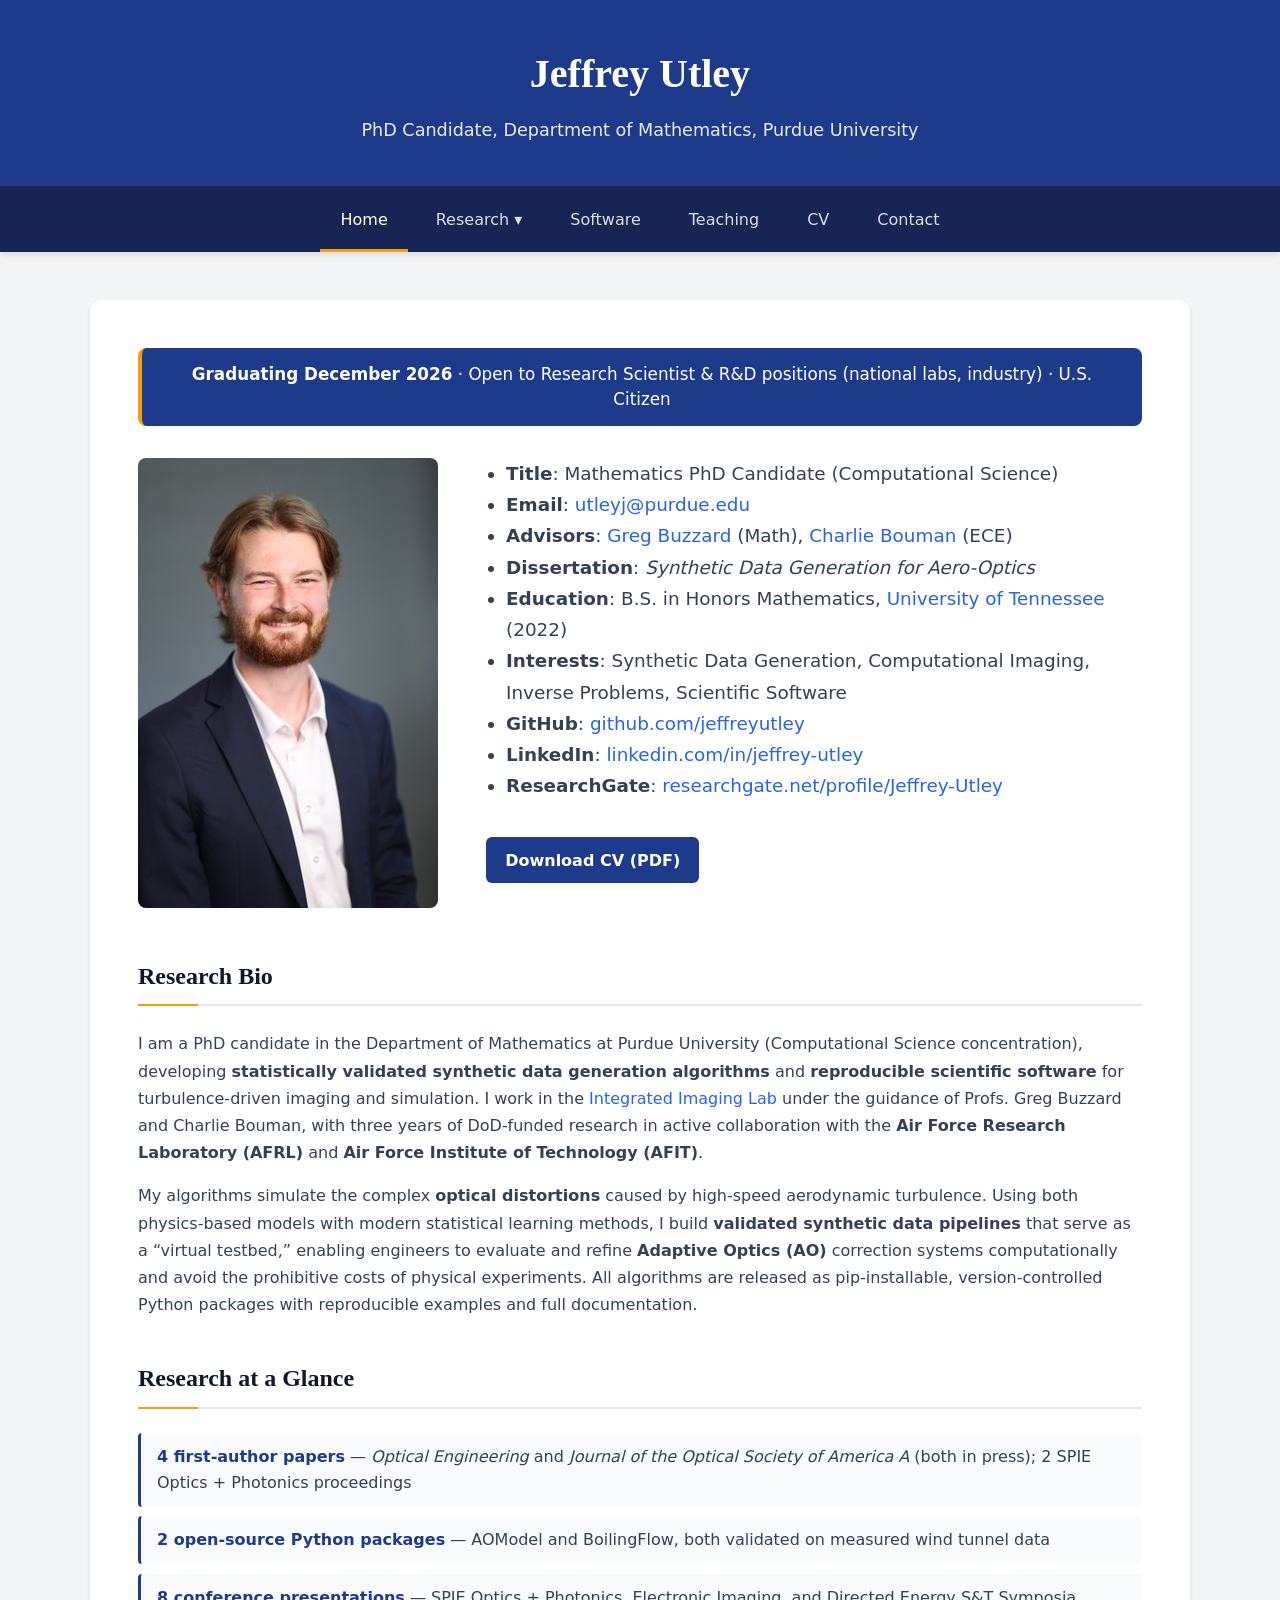
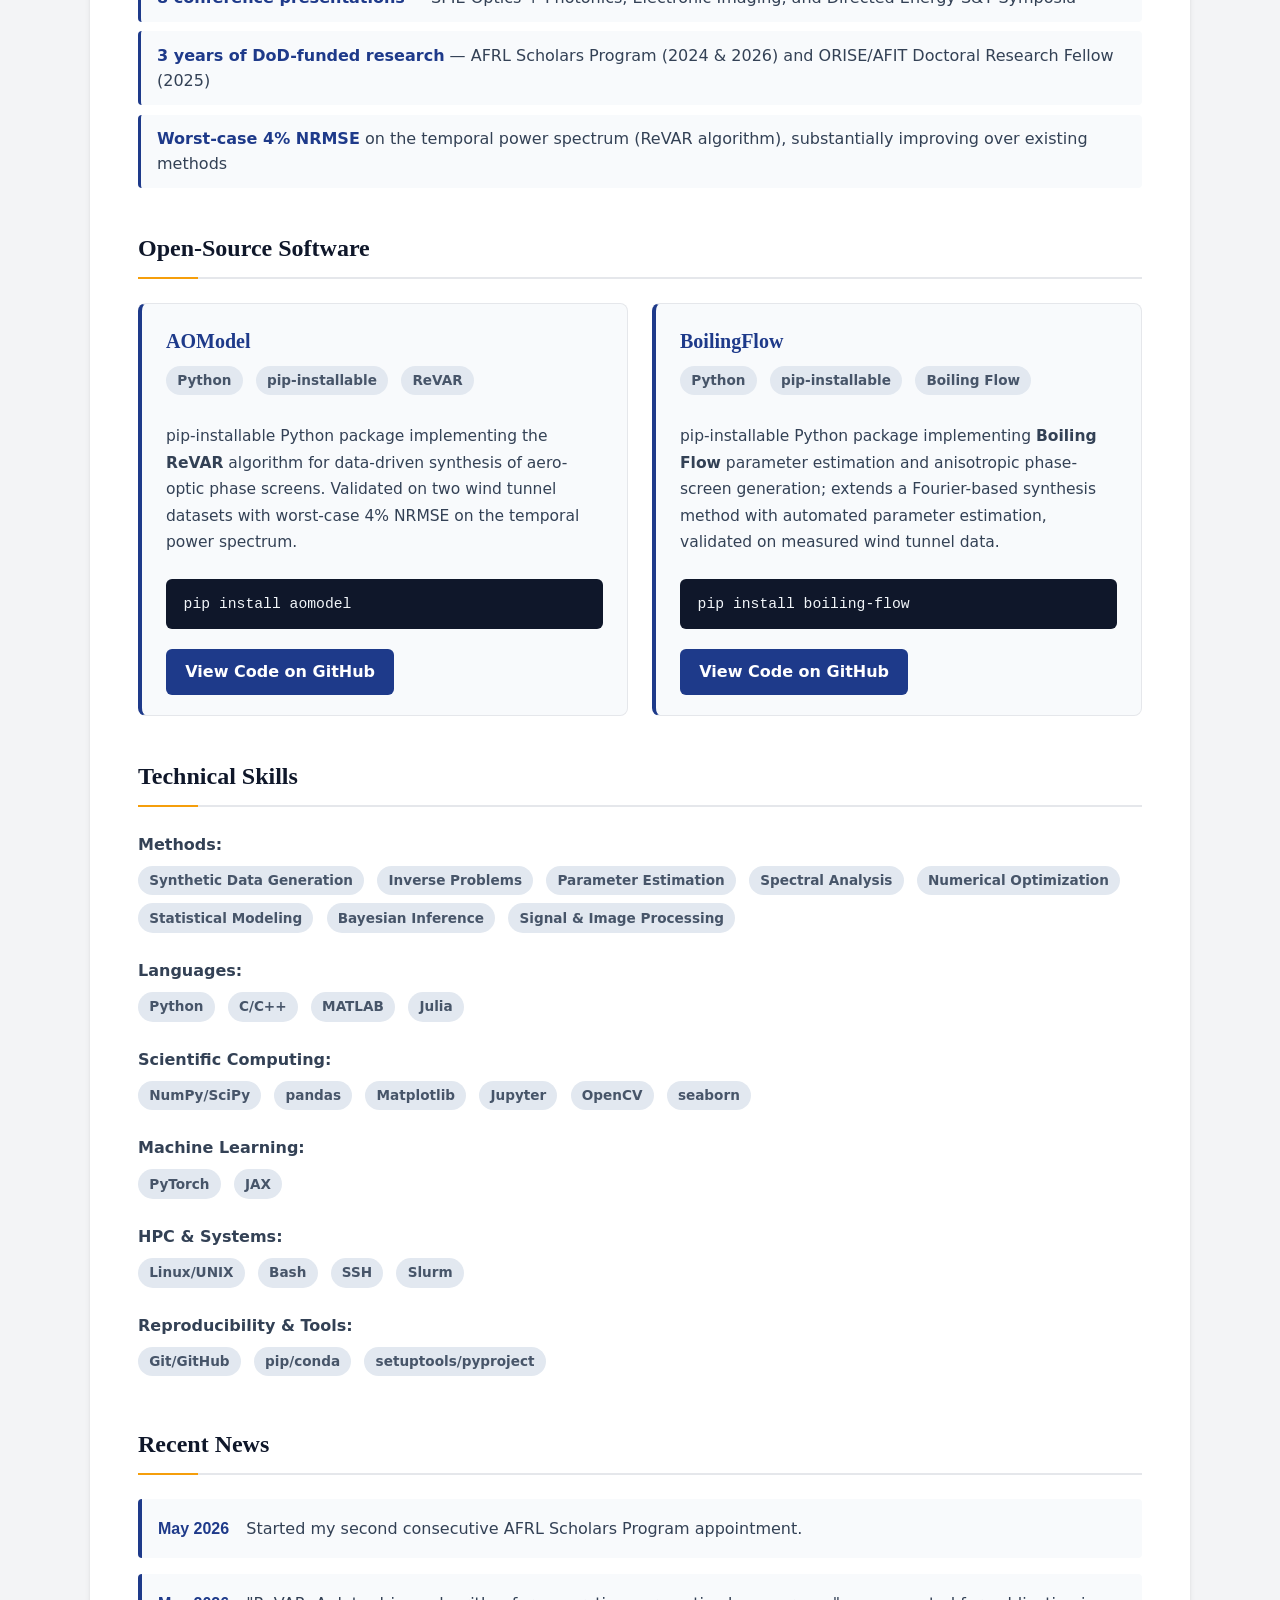
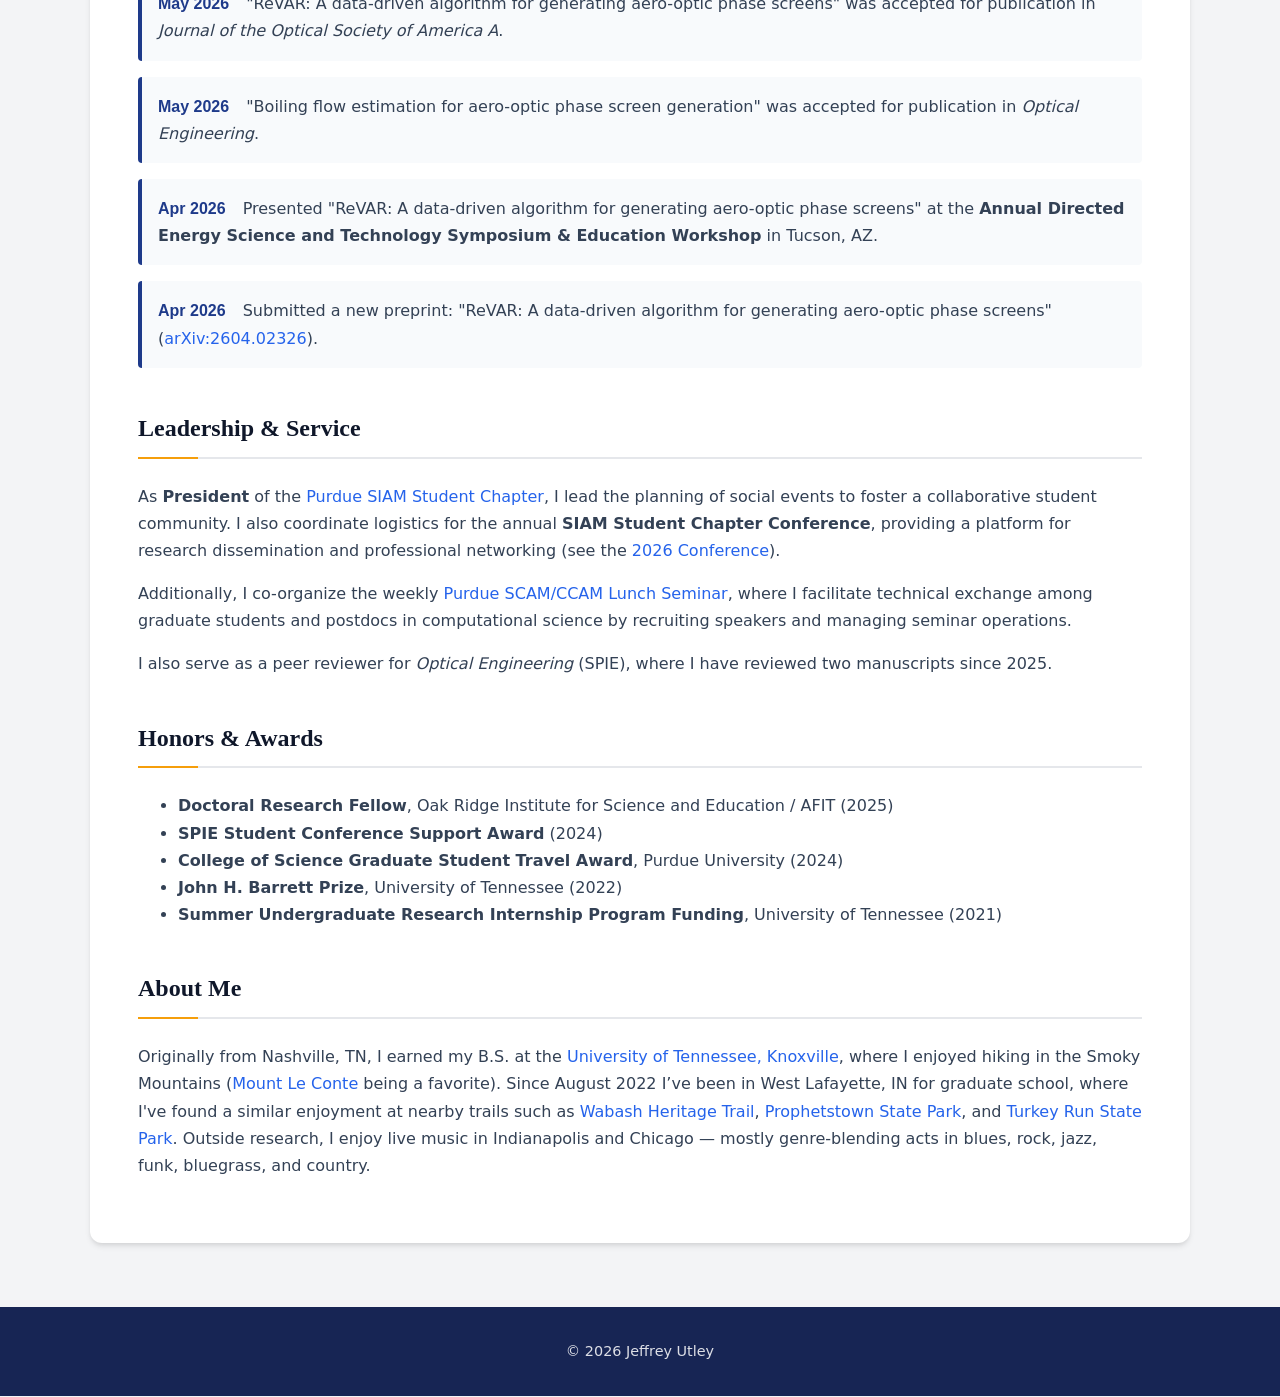
==== commit ca6c6099: "Update - started AFRL Scholars Program 2026." ====
--- a/index.html
+++ b/index.html
@@ -184,6 +184,10 @@
   <h2>Recent News</h2>
   <div class="news-item">
     <span class="news-date">May 2026</span>
+    Started my second consecutive AFRL Scholars Program appointment.
+  </div>
+  <div class="news-item">
+    <span class="news-date">May 2026</span>
     "ReVAR: A data-driven algorithm for generating aero-optic phase screens" was accepted for publication in <i>Journal of the Optical Society of America A</i>.
   </div>
   <div class="news-item">
@@ -197,10 +201,6 @@
   <div class="news-item">
     <span class="news-date">Apr 2026</span>
     Submitted a new preprint: "ReVAR: A data-driven algorithm for generating aero-optic phase screens" (<a href="https://arxiv.org/abs/2604.02326" target="_blank" rel="noopener noreferrer">arXiv:2604.02326</a>).
-  </div>
-  <div class="news-item">
-    <span class="news-date">Mar 2026</span>
-    Presented "ReVAR: A data-driven algorithm for generating aero-optic phase screens" at <strong>Electronic Imaging 2026</strong> in Burlingame, CA.
   </div>
 
   <h2>Leadership & Service</h2>
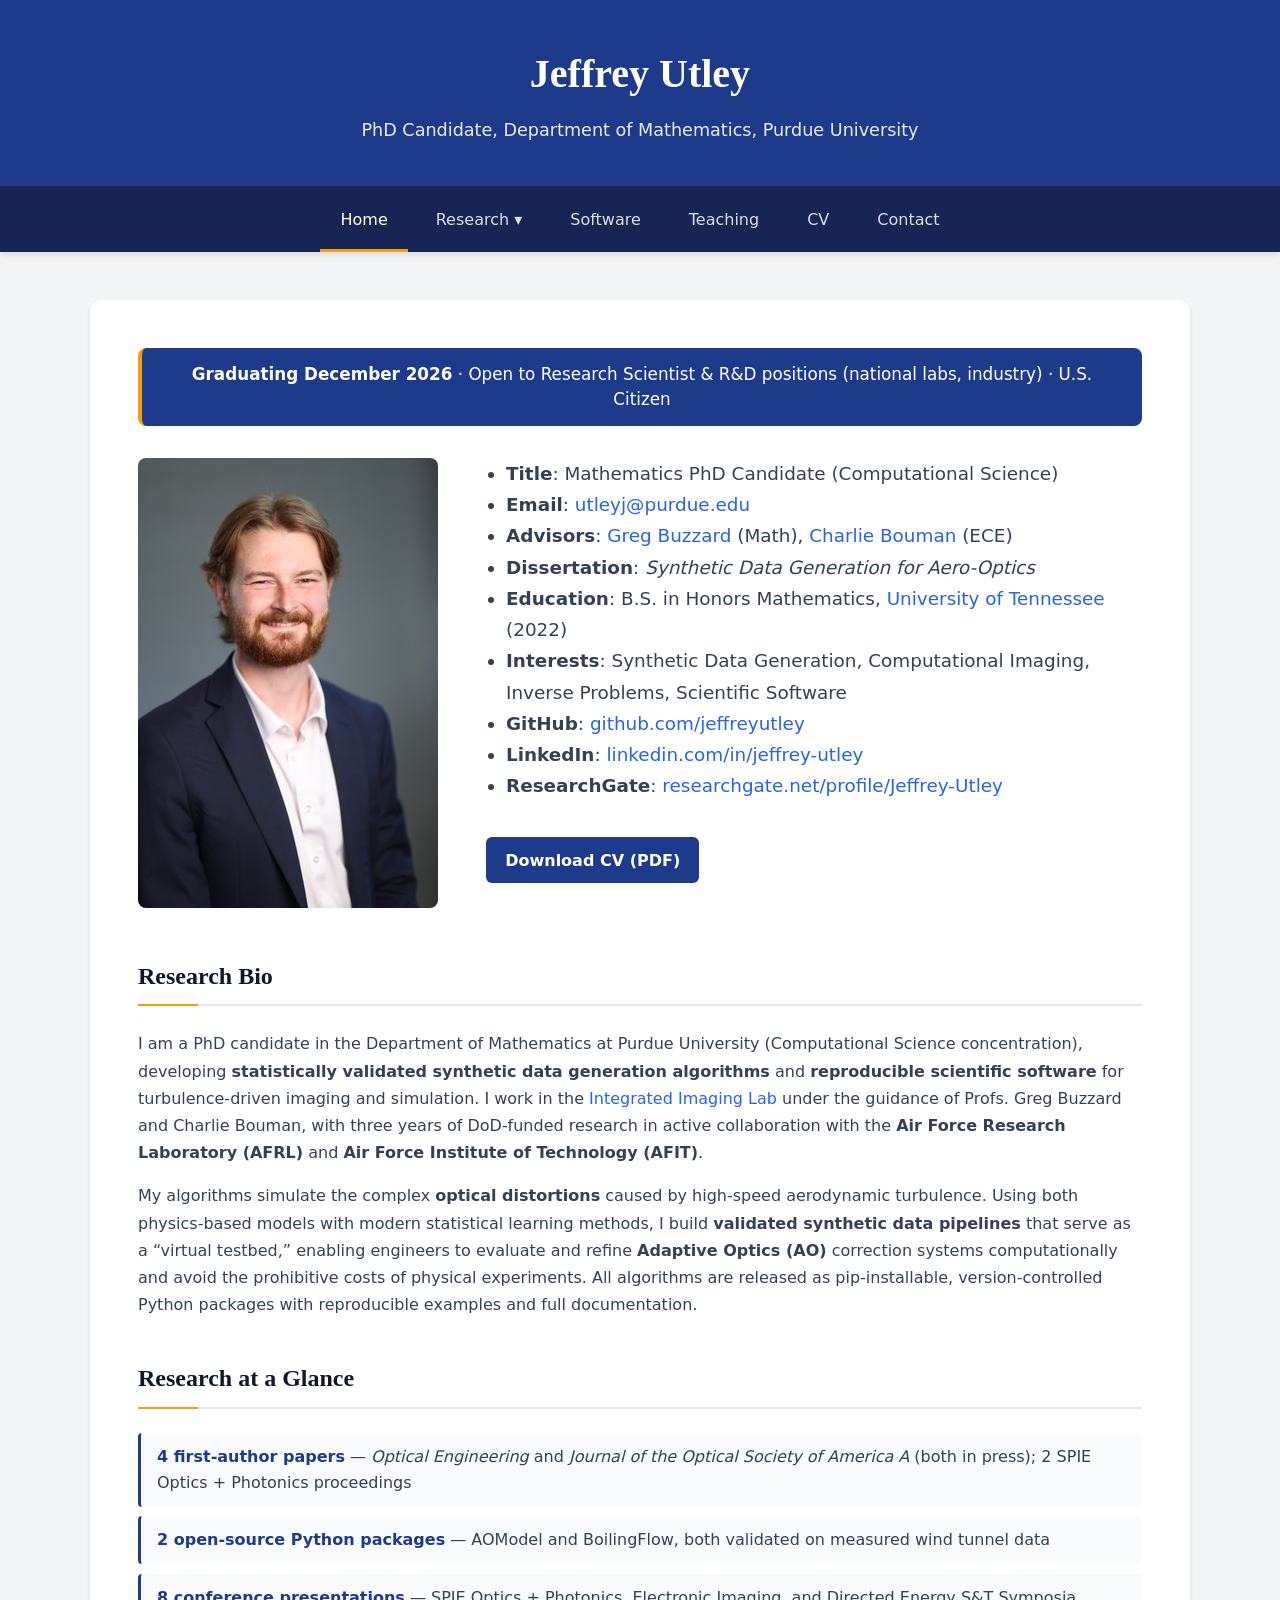
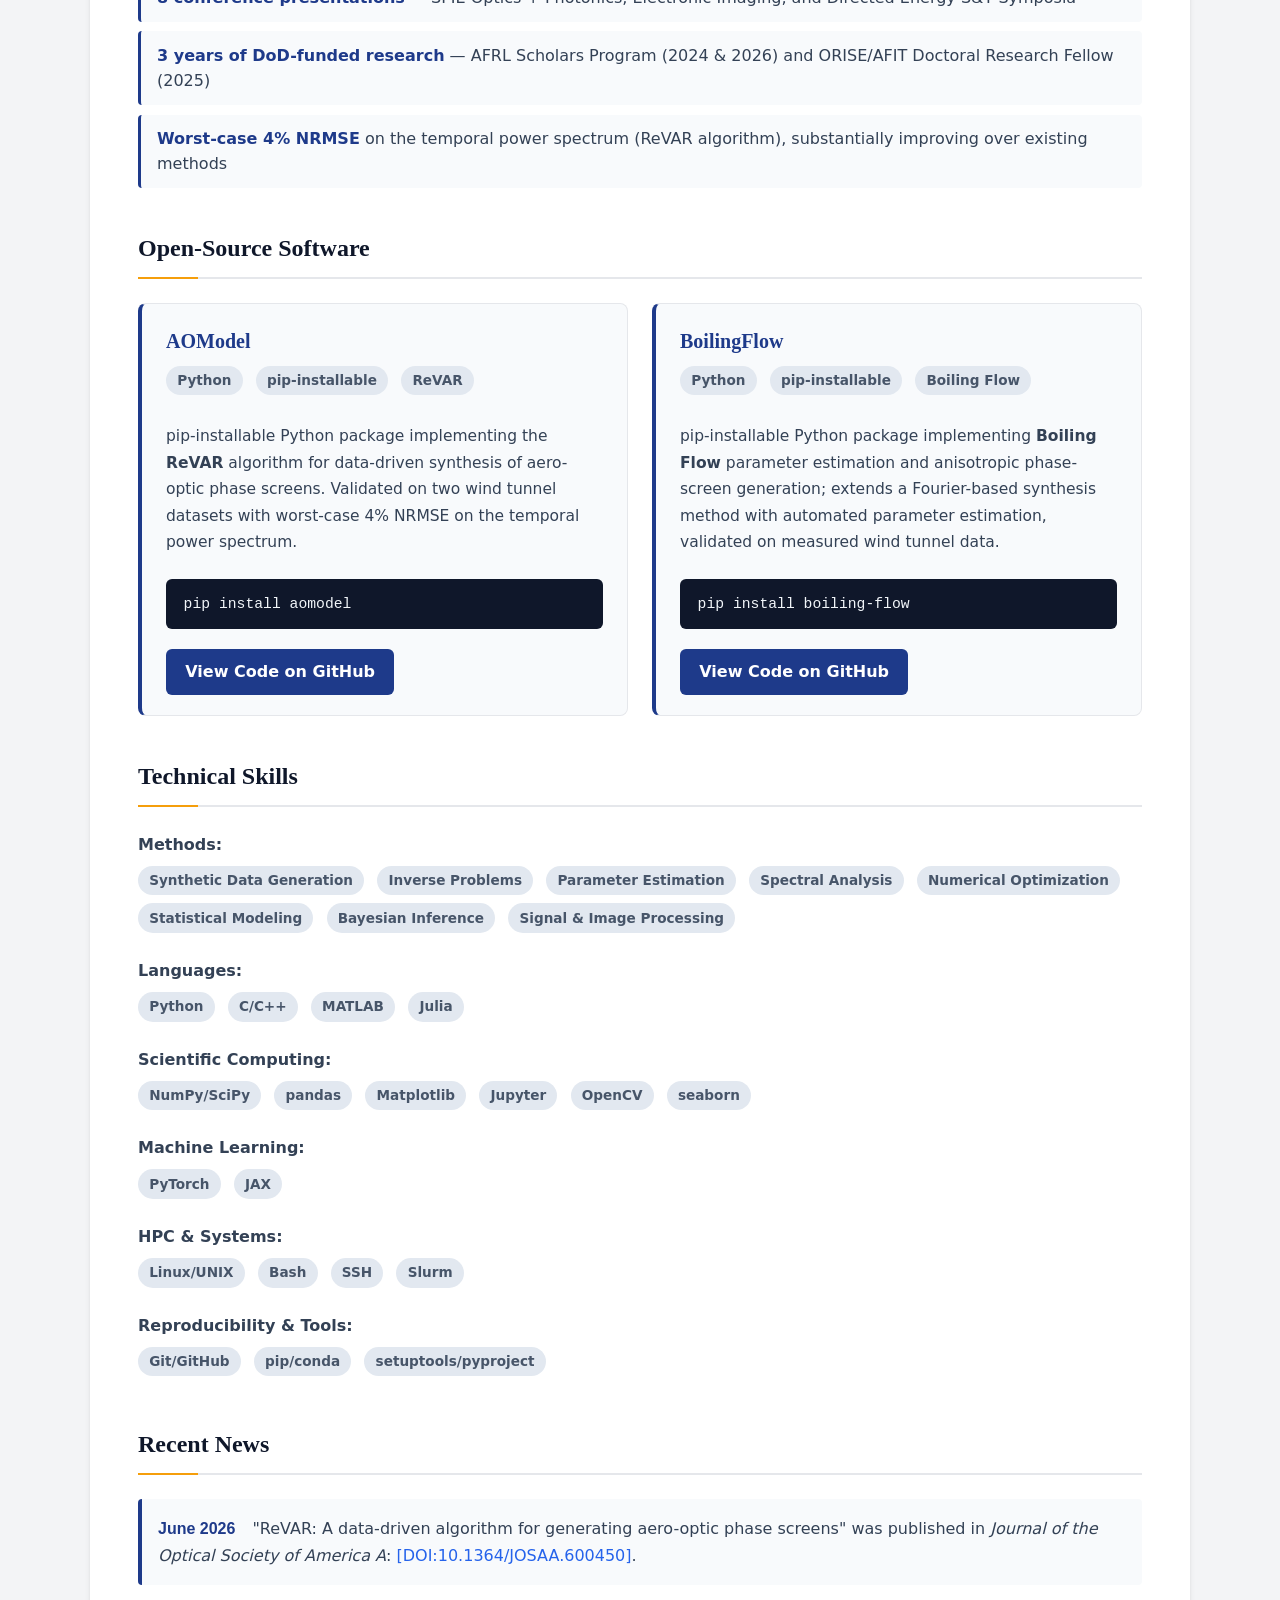
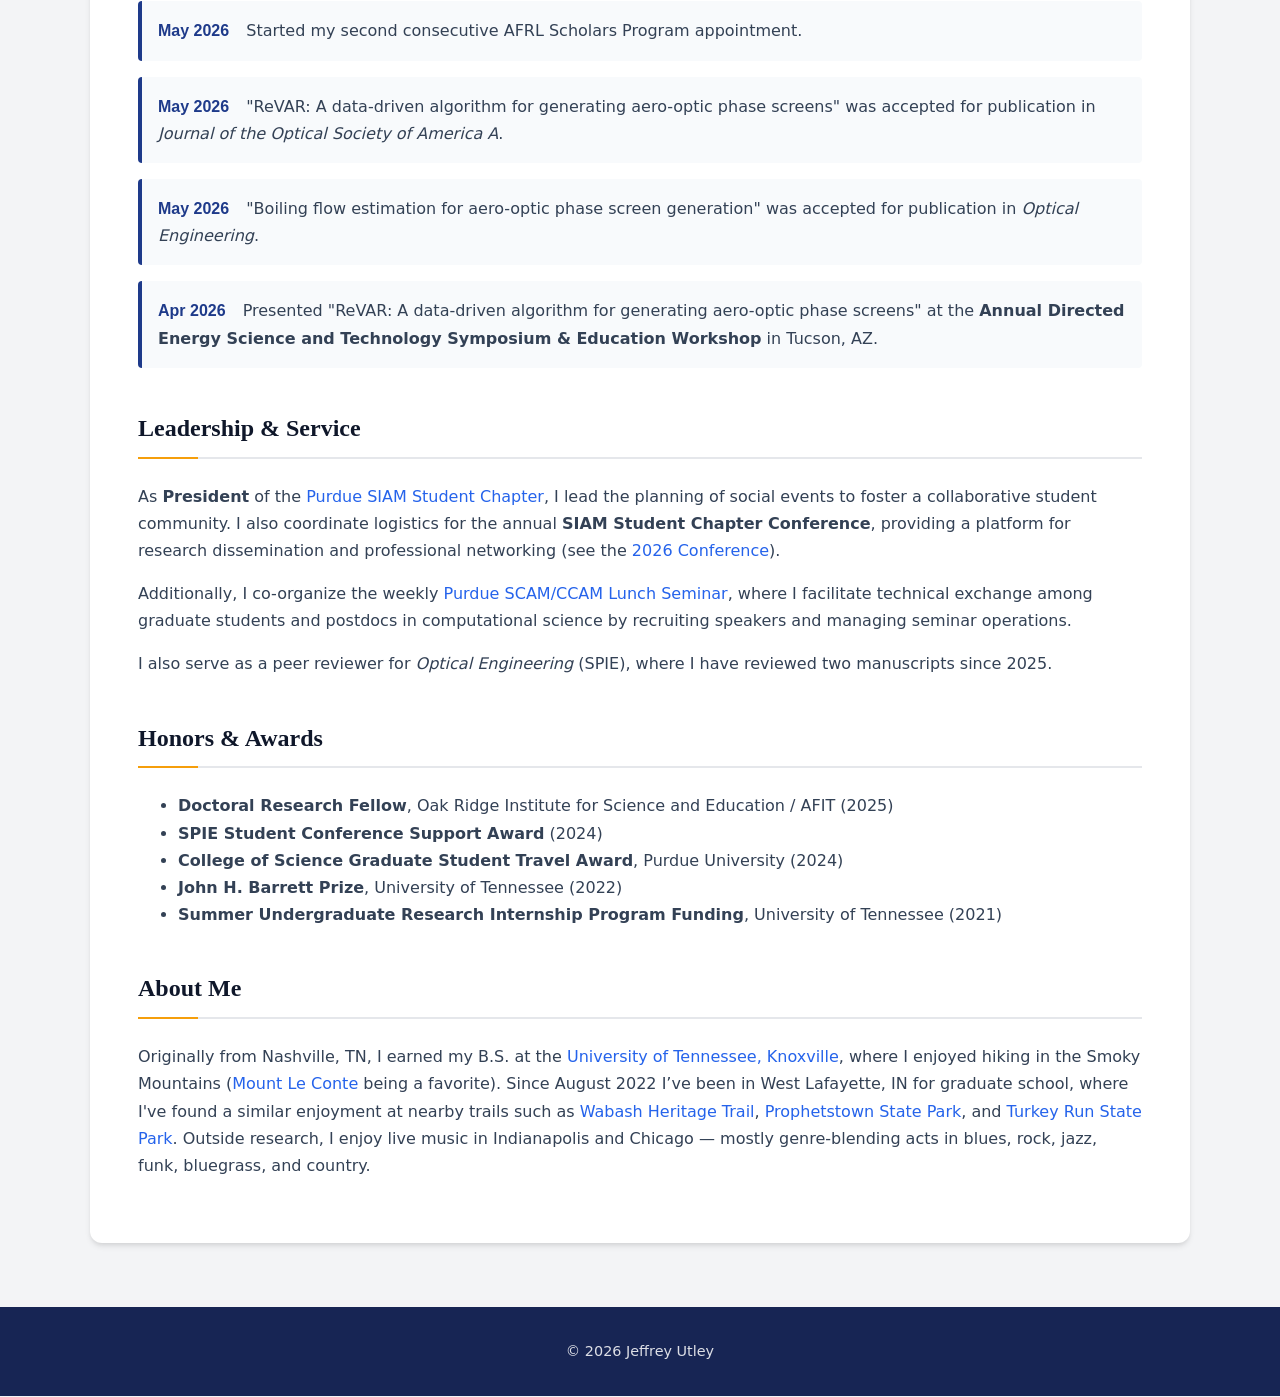
==== commit 80698bcf: "Updated CV and website to reflect publication in JOSA A." ====
--- a/index.html
+++ b/index.html
@@ -183,6 +183,10 @@
 
   <h2>Recent News</h2>
   <div class="news-item">
+    <span class="news-date">June 2026</span>
+    "ReVAR: A data-driven algorithm for generating aero-optic phase screens" was published in <i>Journal of the Optical Society of America A</i>: <a href="https://doi.org/10.1364/JOSAA.600450" target="_blank" rel="noopener noreferrer">[DOI:10.1364/JOSAA.600450]</a>.
+  </div>
+  <div class="news-item">
     <span class="news-date">May 2026</span>
     Started my second consecutive AFRL Scholars Program appointment.
   </div>
@@ -197,10 +201,6 @@
   <div class="news-item">
     <span class="news-date">Apr 2026</span>
     Presented "ReVAR: A data-driven algorithm for generating aero-optic phase screens" at the <strong>Annual Directed Energy Science and Technology Symposium & Education Workshop</strong> in Tucson, AZ.
-  </div>
-  <div class="news-item">
-    <span class="news-date">Apr 2026</span>
-    Submitted a new preprint: "ReVAR: A data-driven algorithm for generating aero-optic phase screens" (<a href="https://arxiv.org/abs/2604.02326" target="_blank" rel="noopener noreferrer">arXiv:2604.02326</a>).
   </div>
 
   <h2>Leadership & Service</h2>
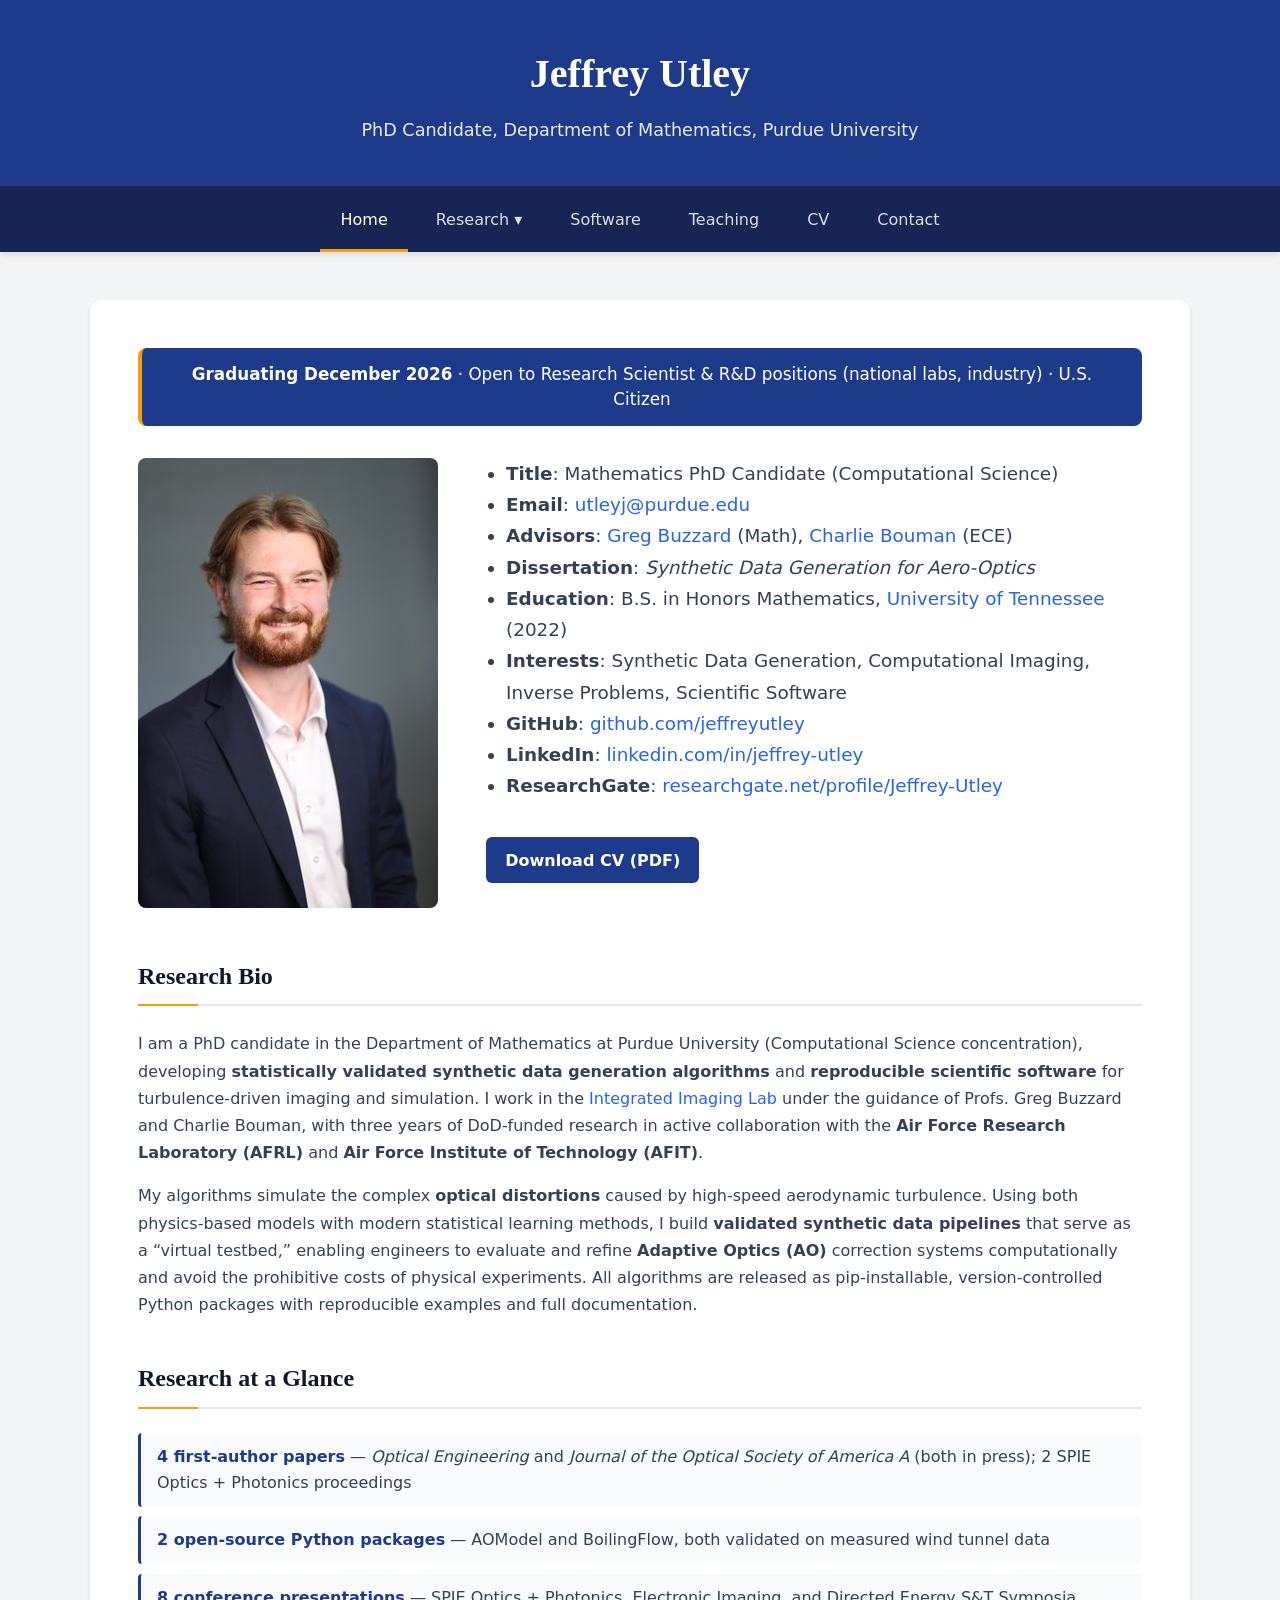
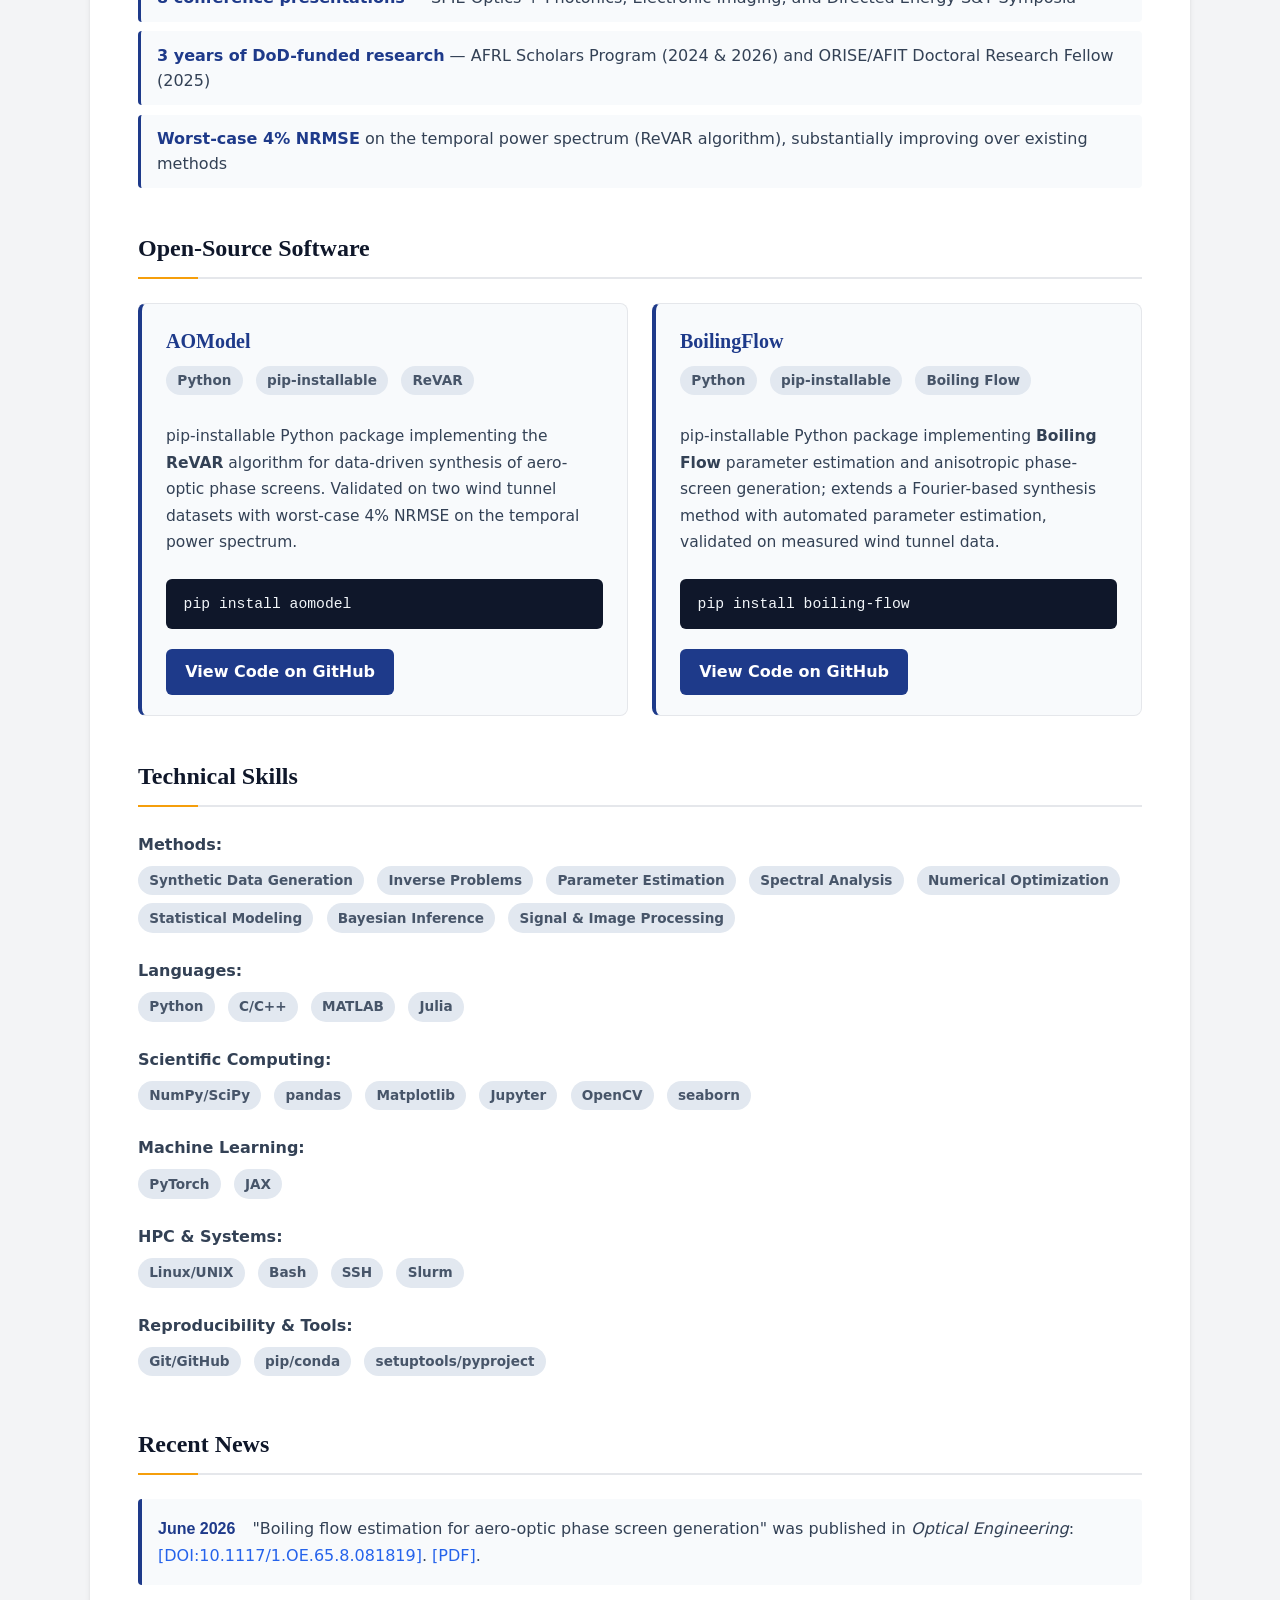
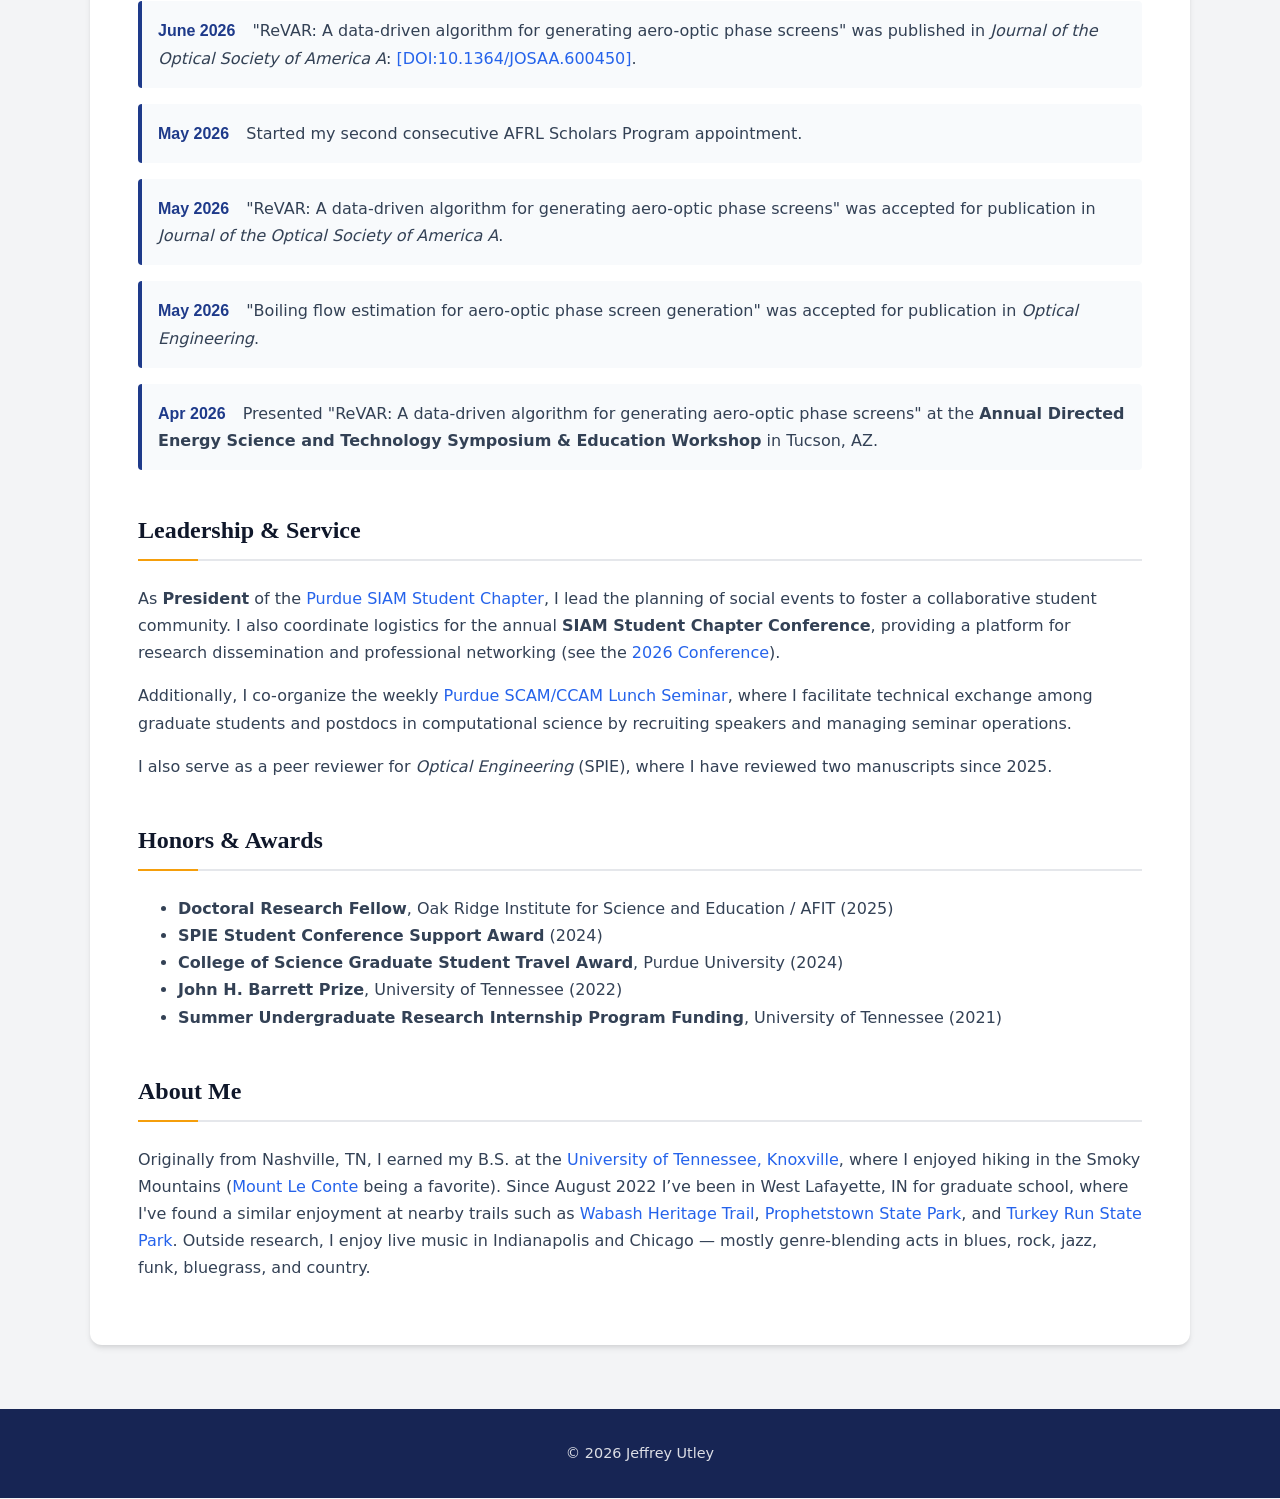
==== commit 8f68a32a: "Updated OE paper" ====
--- a/index.html
+++ b/index.html
@@ -184,6 +184,11 @@
   <h2>Recent News</h2>
   <div class="news-item">
     <span class="news-date">June 2026</span>
+    "Boiling flow estimation for aero-optic phase screen generation" was published in <i>Optical Engineering</i>: <a href="https://doi.org/10.1117/1.OE.65.8.081819" target="_blank" rel="noopener noreferrer">[DOI:10.1117/1.OE.65.8.081819]</a>. <a href="OE_paper.pdf" target="_blank" rel="noopener noreferrer">[PDF]</a>.
+  </div>
+
+  <div class="news-item">
+    <span class="news-date">June 2026</span>
     "ReVAR: A data-driven algorithm for generating aero-optic phase screens" was published in <i>Journal of the Optical Society of America A</i>: <a href="https://doi.org/10.1364/JOSAA.600450" target="_blank" rel="noopener noreferrer">[DOI:10.1364/JOSAA.600450]</a>.
   </div>
   <div class="news-item">
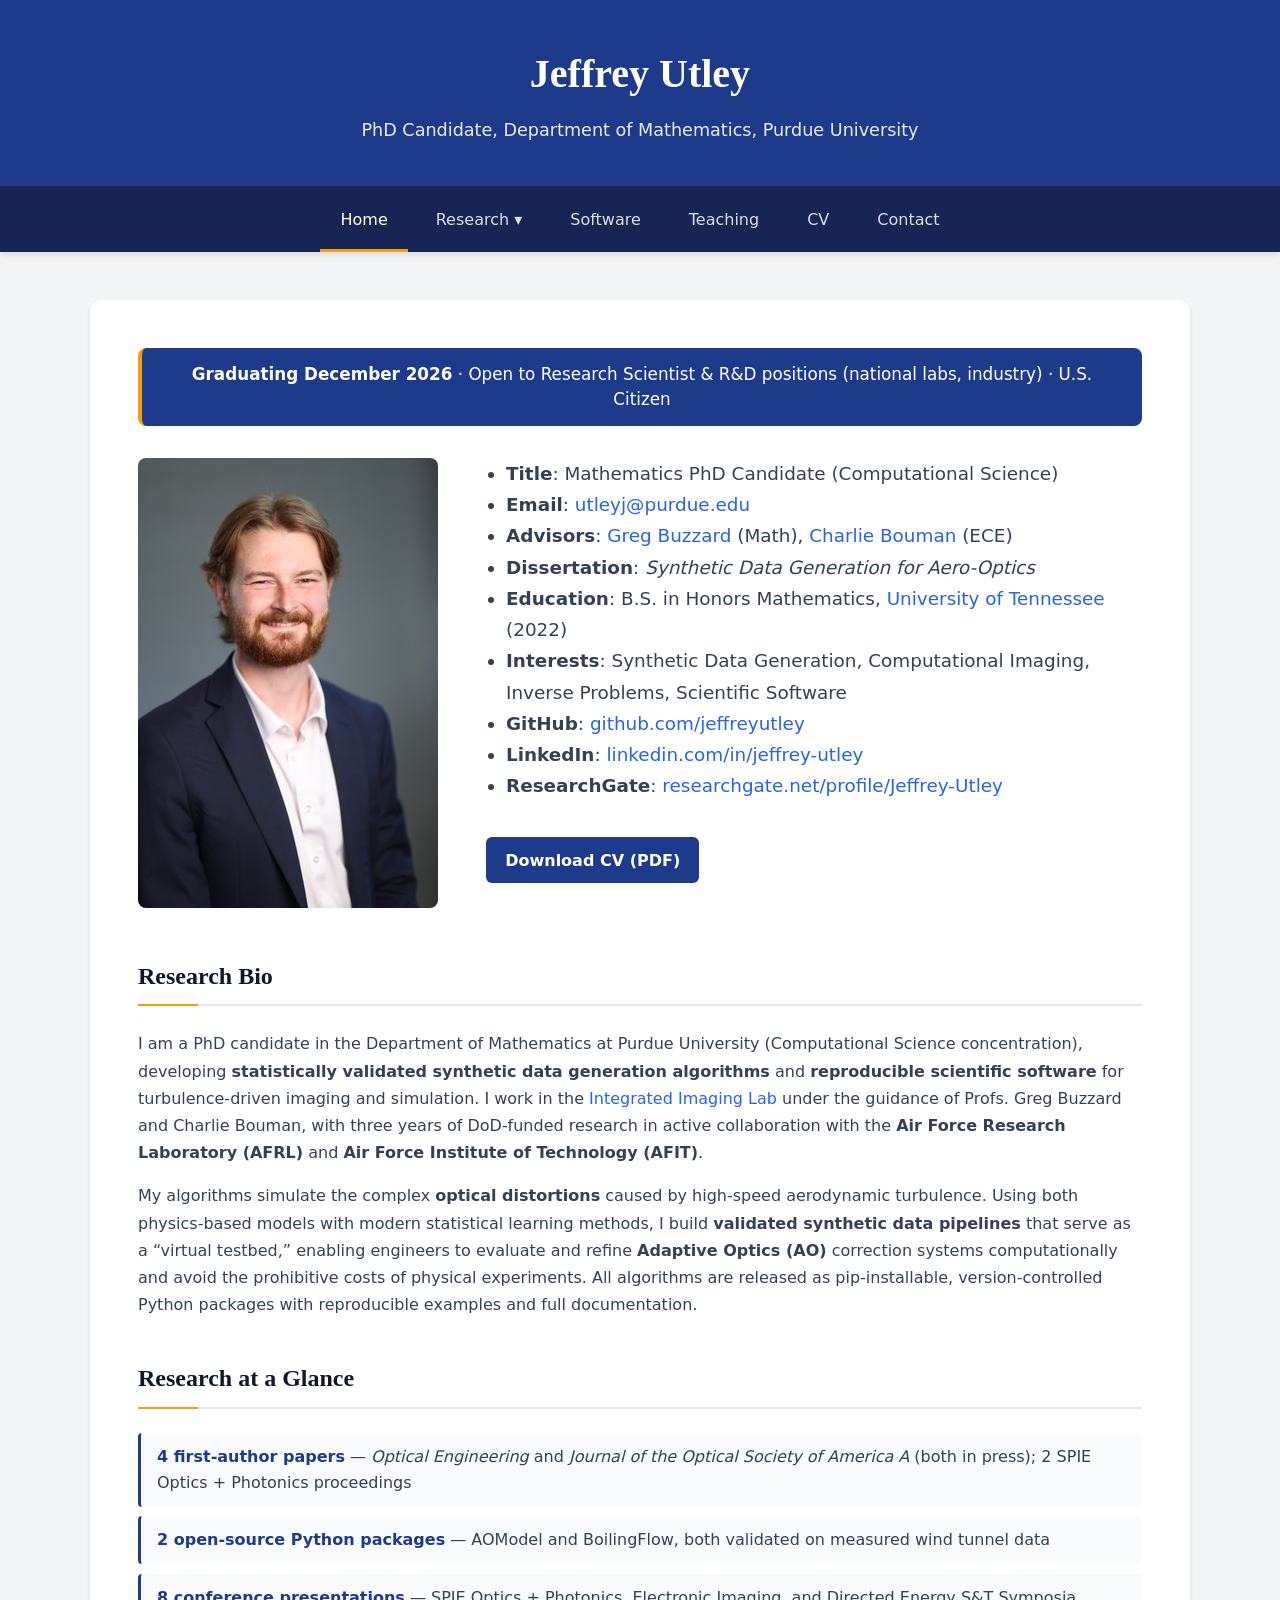
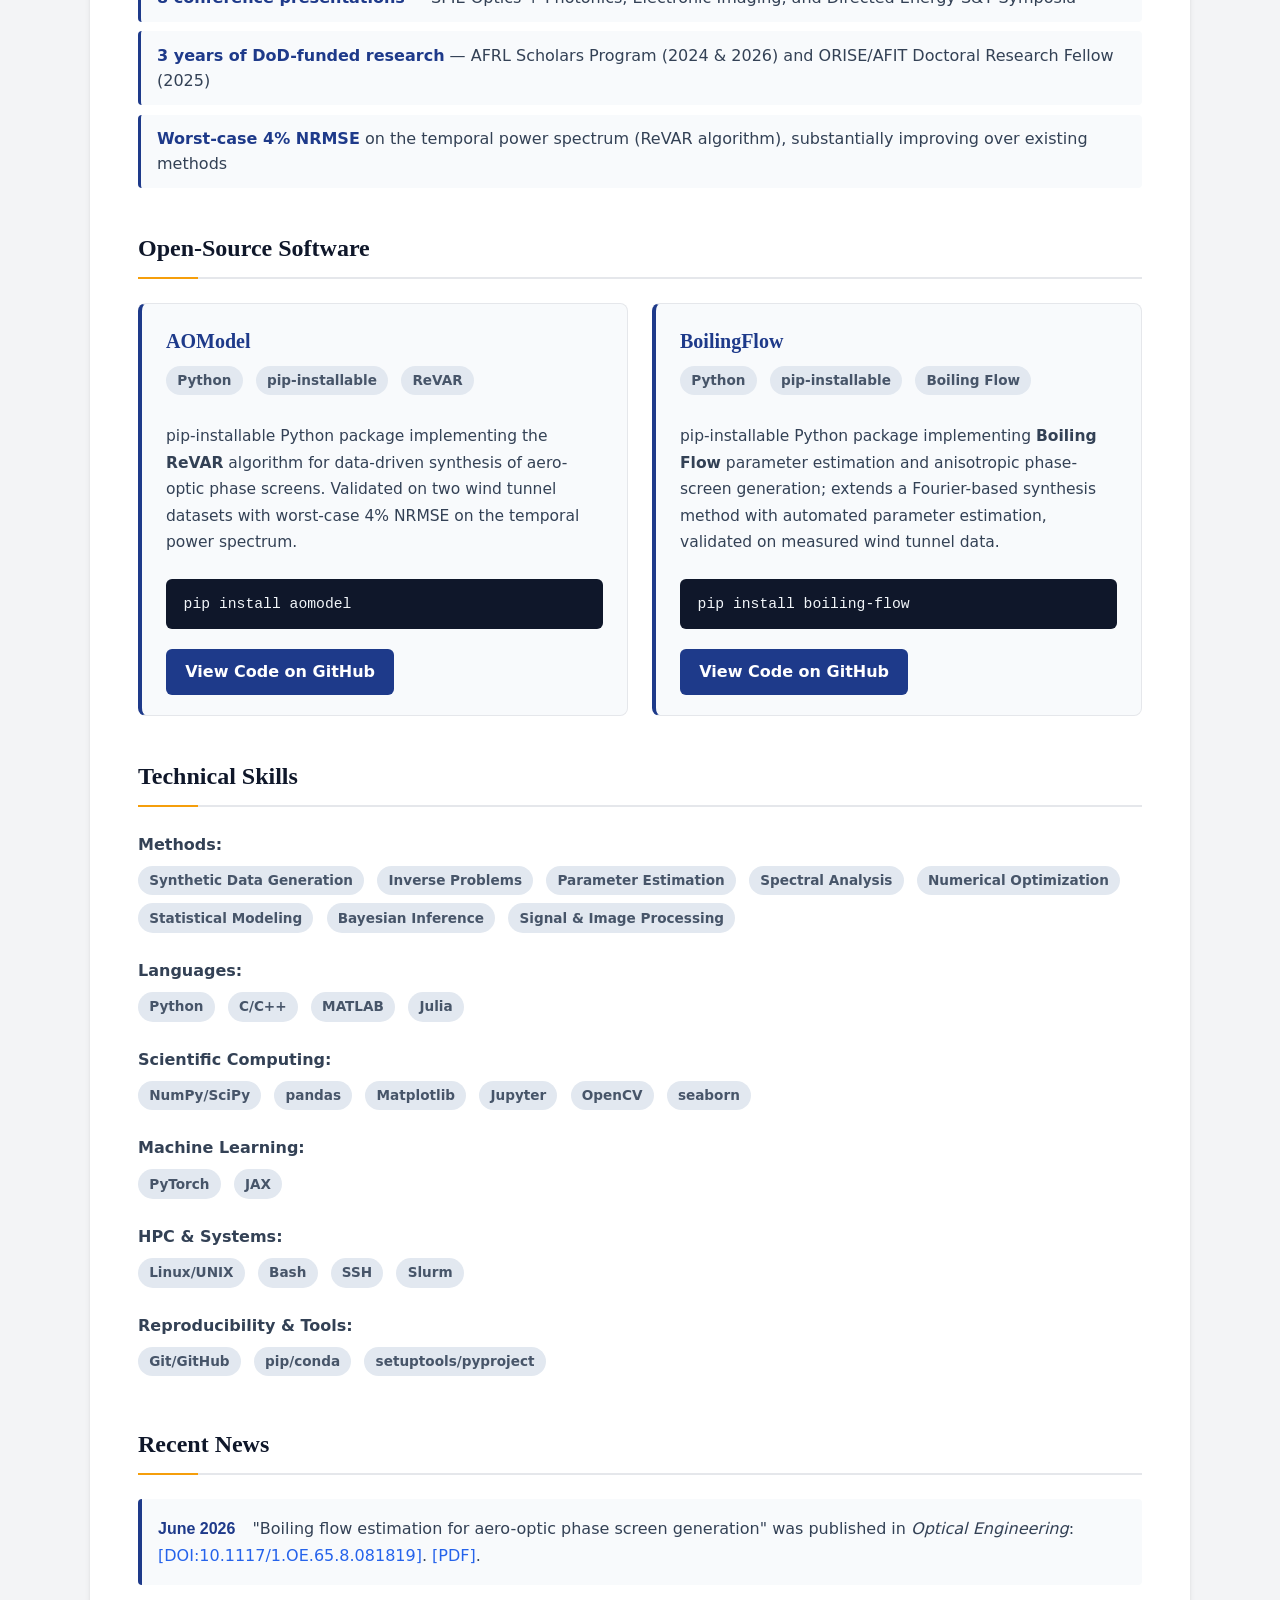
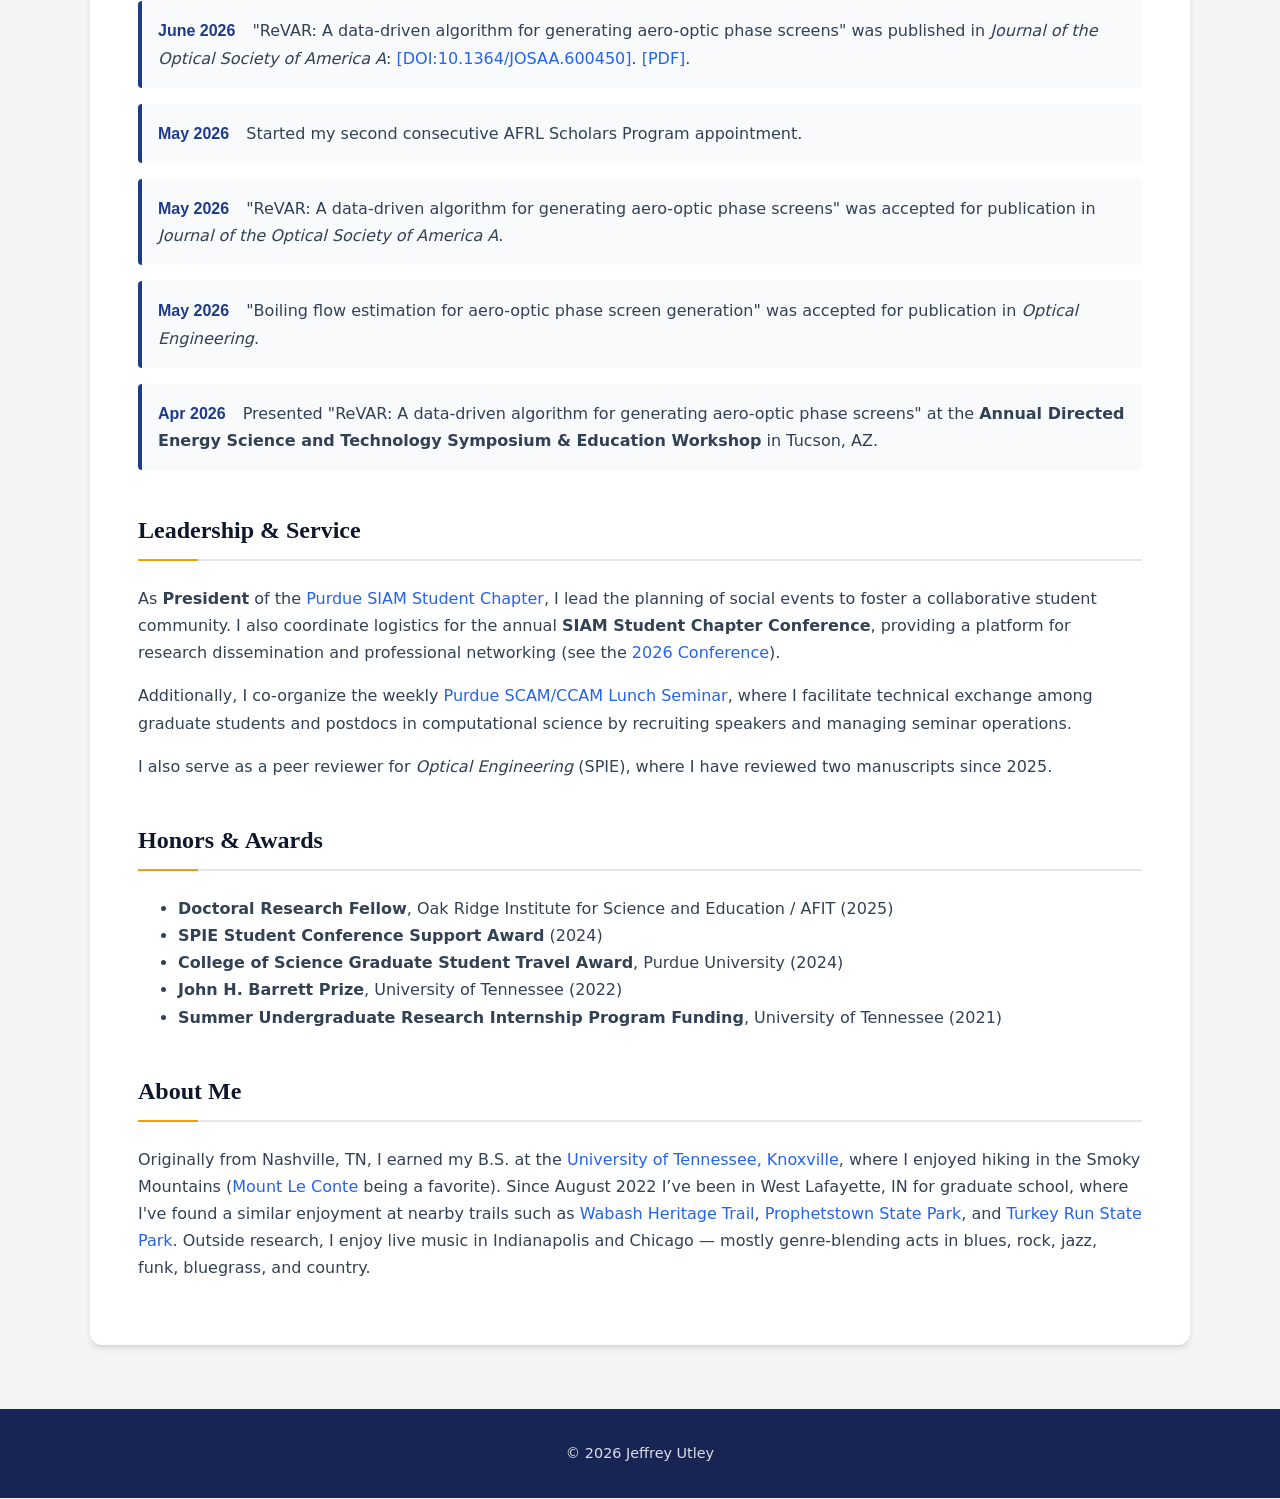
==== commit 02ce8b09: "Added a PDF of the JOSA A paper." ====
--- a/index.html
+++ b/index.html
@@ -189,7 +189,7 @@
 
   <div class="news-item">
     <span class="news-date">June 2026</span>
-    "ReVAR: A data-driven algorithm for generating aero-optic phase screens" was published in <i>Journal of the Optical Society of America A</i>: <a href="https://doi.org/10.1364/JOSAA.600450" target="_blank" rel="noopener noreferrer">[DOI:10.1364/JOSAA.600450]</a>.
+    "ReVAR: A data-driven algorithm for generating aero-optic phase screens" was published in <i>Journal of the Optical Society of America A</i>: <a href="https://doi.org/10.1364/JOSAA.600450" target="_blank" rel="noopener noreferrer">[DOI:10.1364/JOSAA.600450]</a>. <a href="JOSA_A_paper.pdf" target="_blank" rel="noopener noreferrer">[PDF]</a>.
   </div>
   <div class="news-item">
     <span class="news-date">May 2026</span>
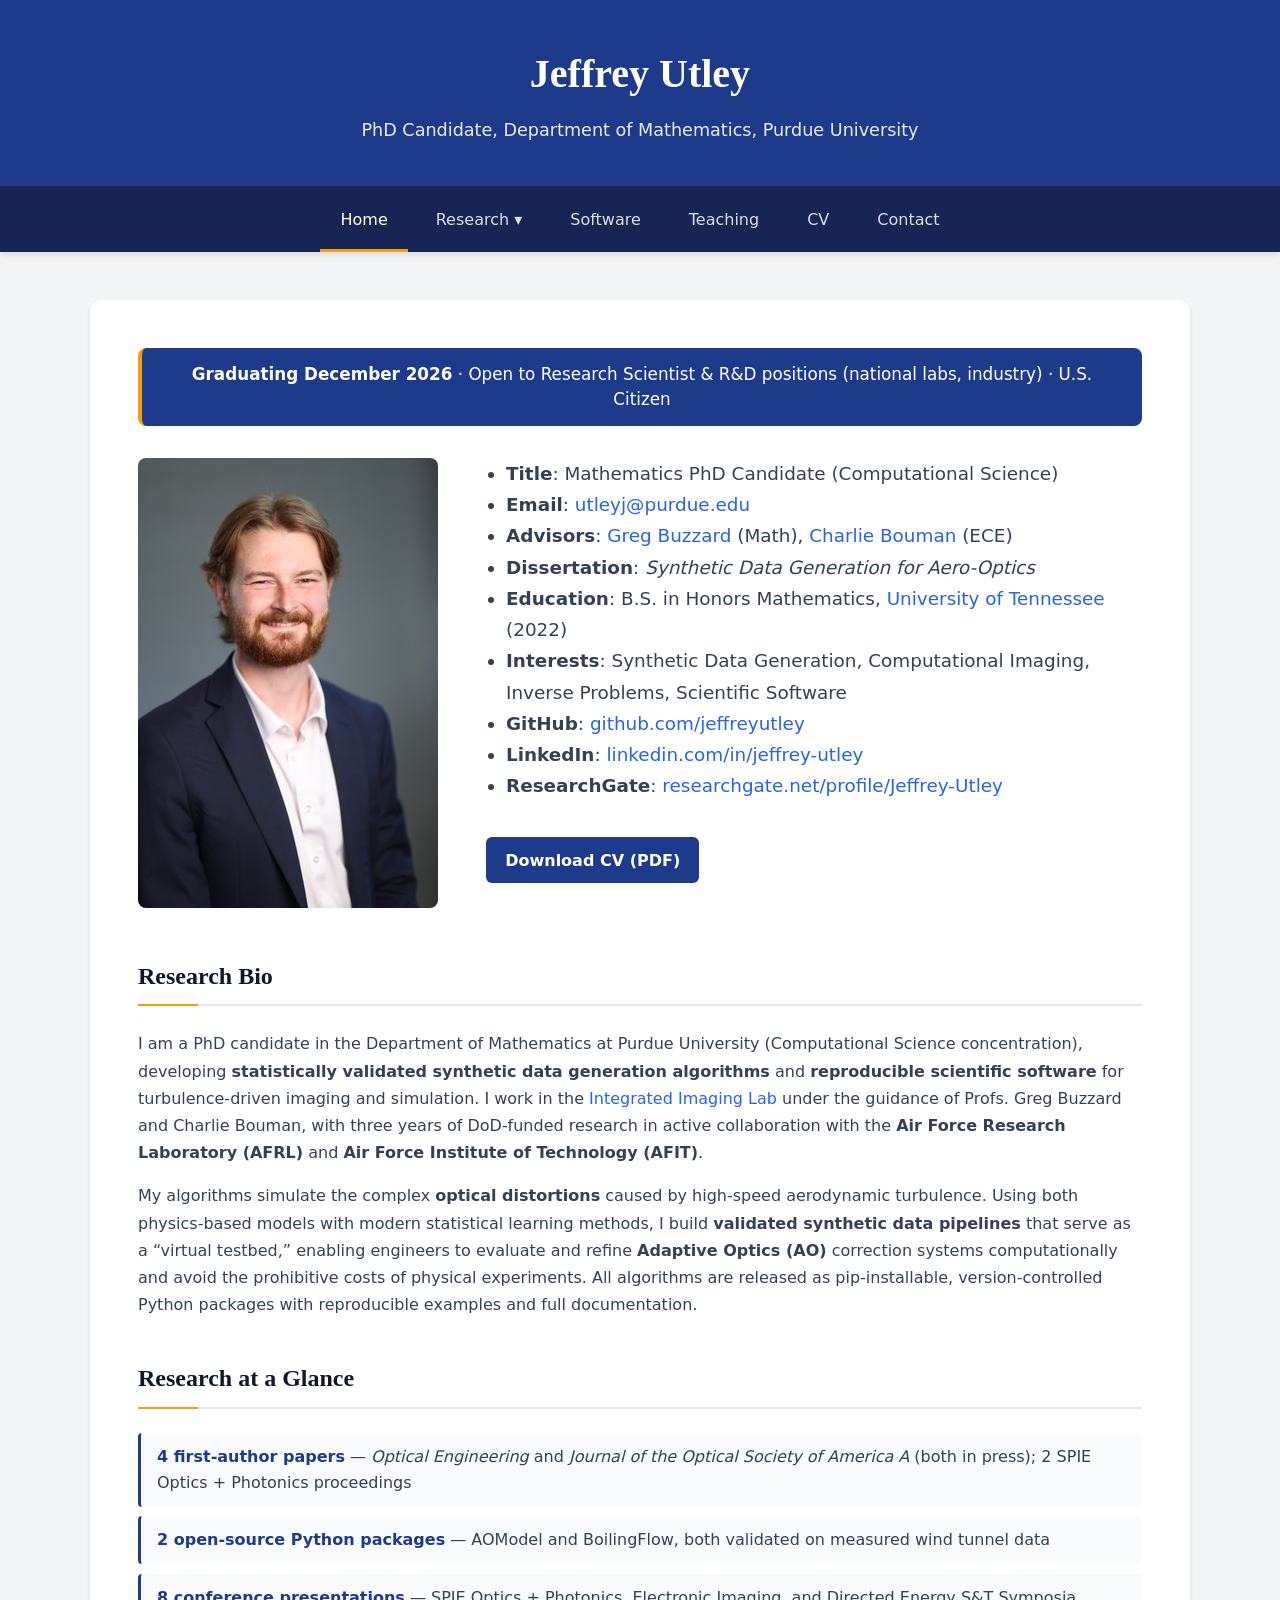
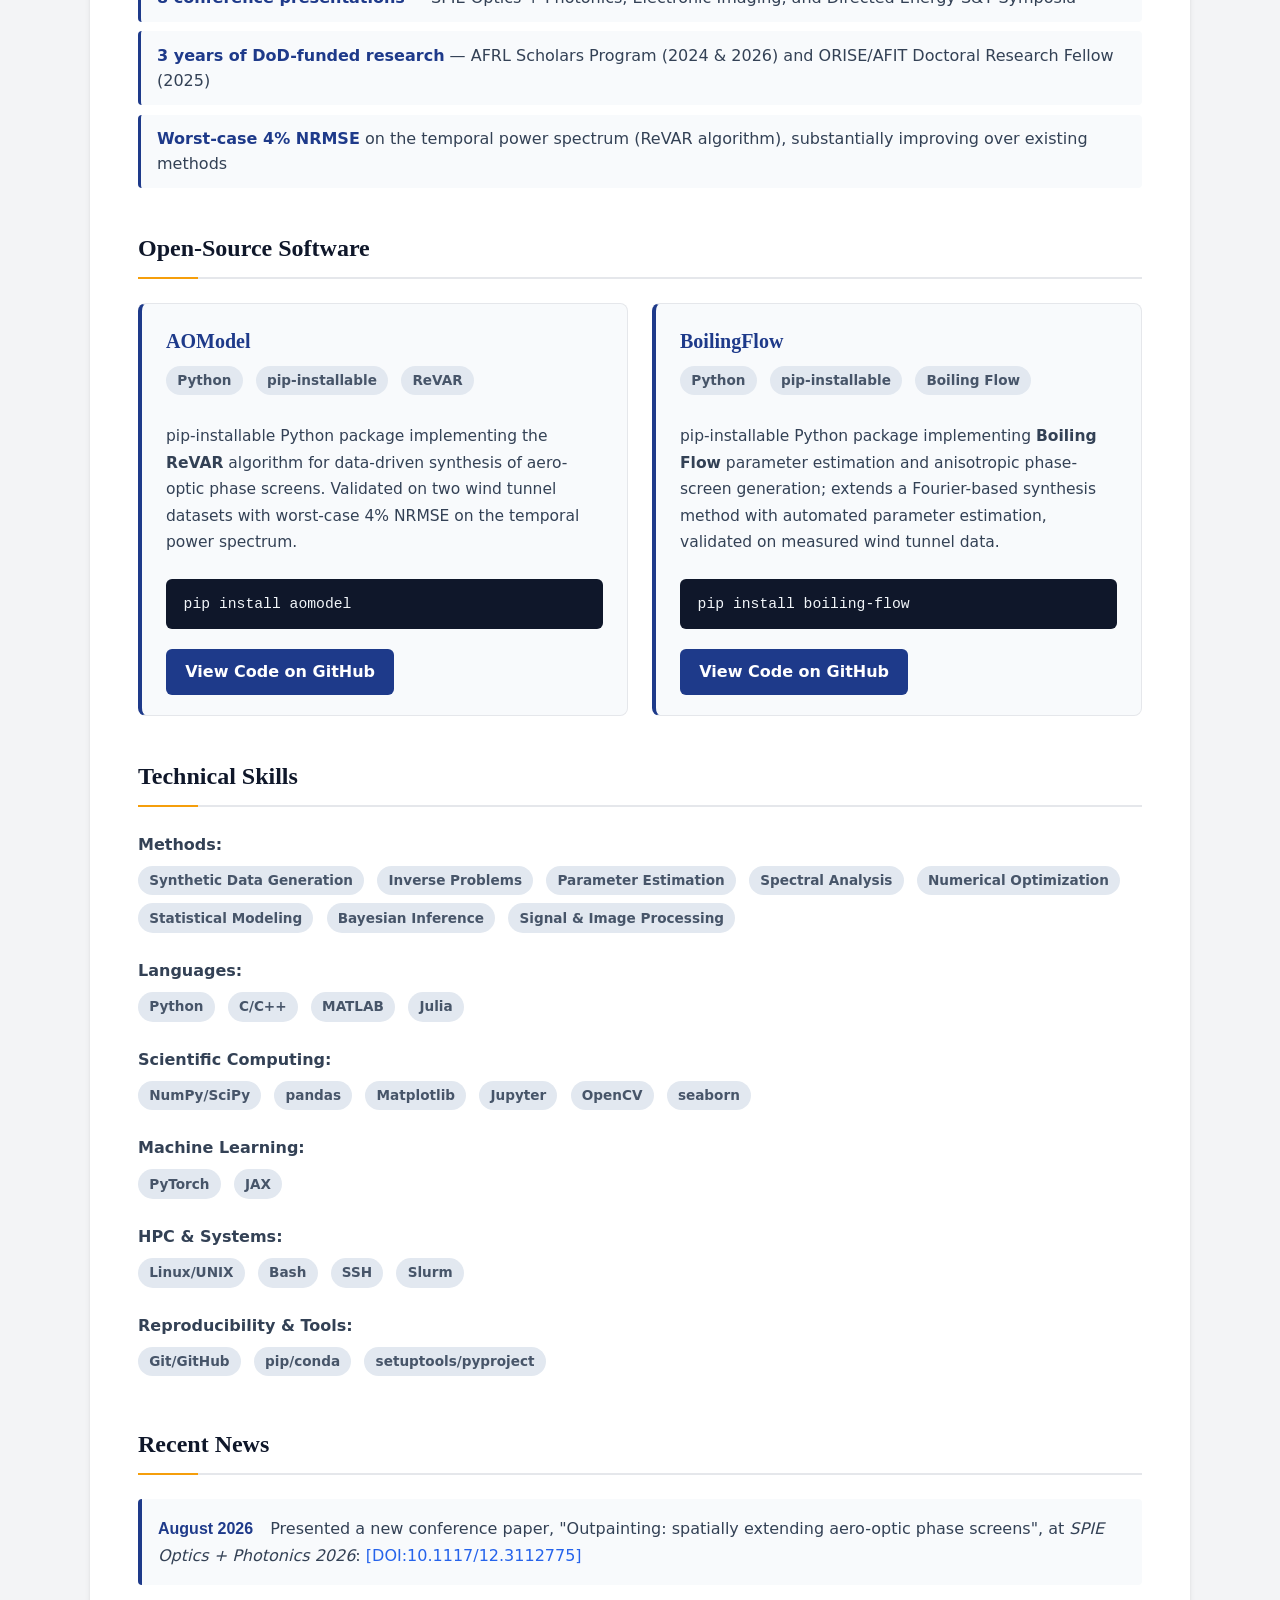
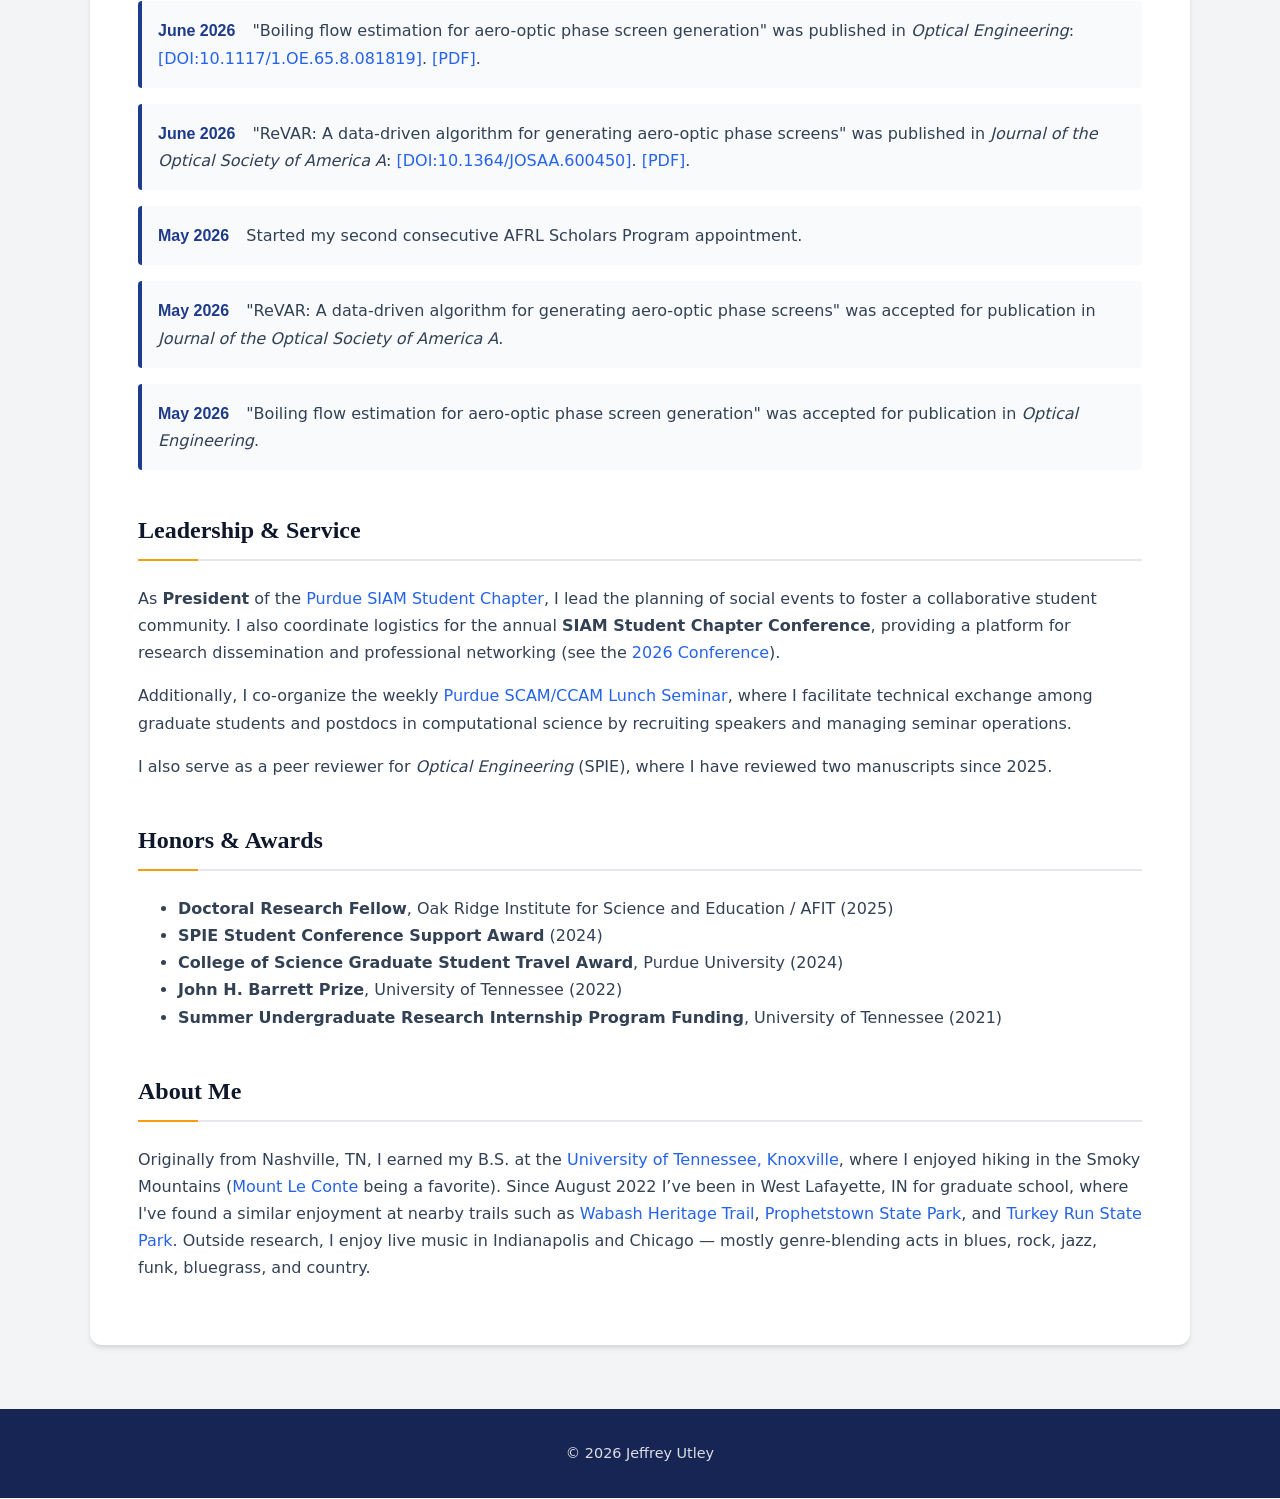
==== commit d0231df4: "Added a news item from August 2026." ====
--- a/index.html
+++ b/index.html
@@ -183,10 +183,13 @@
 
   <h2>Recent News</h2>
   <div class="news-item">
+    <span class="news-date">August 2026</span>
+    Presented a new conference paper, "Outpainting: spatially extending aero-optic phase screens", at <i>SPIE Optics + Photonics 2026</i>: <a href="https://doi.org/10.1117/12.3112775" target="_blank" rel="noopener noreferrer">[DOI:10.1117/12.3112775]</a>
+  </div>
+  <div class="news-item">
     <span class="news-date">June 2026</span>
     "Boiling flow estimation for aero-optic phase screen generation" was published in <i>Optical Engineering</i>: <a href="https://doi.org/10.1117/1.OE.65.8.081819" target="_blank" rel="noopener noreferrer">[DOI:10.1117/1.OE.65.8.081819]</a>. <a href="OE_paper.pdf" target="_blank" rel="noopener noreferrer">[PDF]</a>.
   </div>
-
   <div class="news-item">
     <span class="news-date">June 2026</span>
     "ReVAR: A data-driven algorithm for generating aero-optic phase screens" was published in <i>Journal of the Optical Society of America A</i>: <a href="https://doi.org/10.1364/JOSAA.600450" target="_blank" rel="noopener noreferrer">[DOI:10.1364/JOSAA.600450]</a>. <a href="JOSA_A_paper.pdf" target="_blank" rel="noopener noreferrer">[PDF]</a>.
@@ -202,10 +205,6 @@
   <div class="news-item">
     <span class="news-date">May 2026</span>
     "Boiling flow estimation for aero-optic phase screen generation" was accepted for publication in <i>Optical Engineering</i>.
-  </div>
-  <div class="news-item">
-    <span class="news-date">Apr 2026</span>
-    Presented "ReVAR: A data-driven algorithm for generating aero-optic phase screens" at the <strong>Annual Directed Energy Science and Technology Symposium & Education Workshop</strong> in Tucson, AZ.
   </div>
 
   <h2>Leadership & Service</h2>
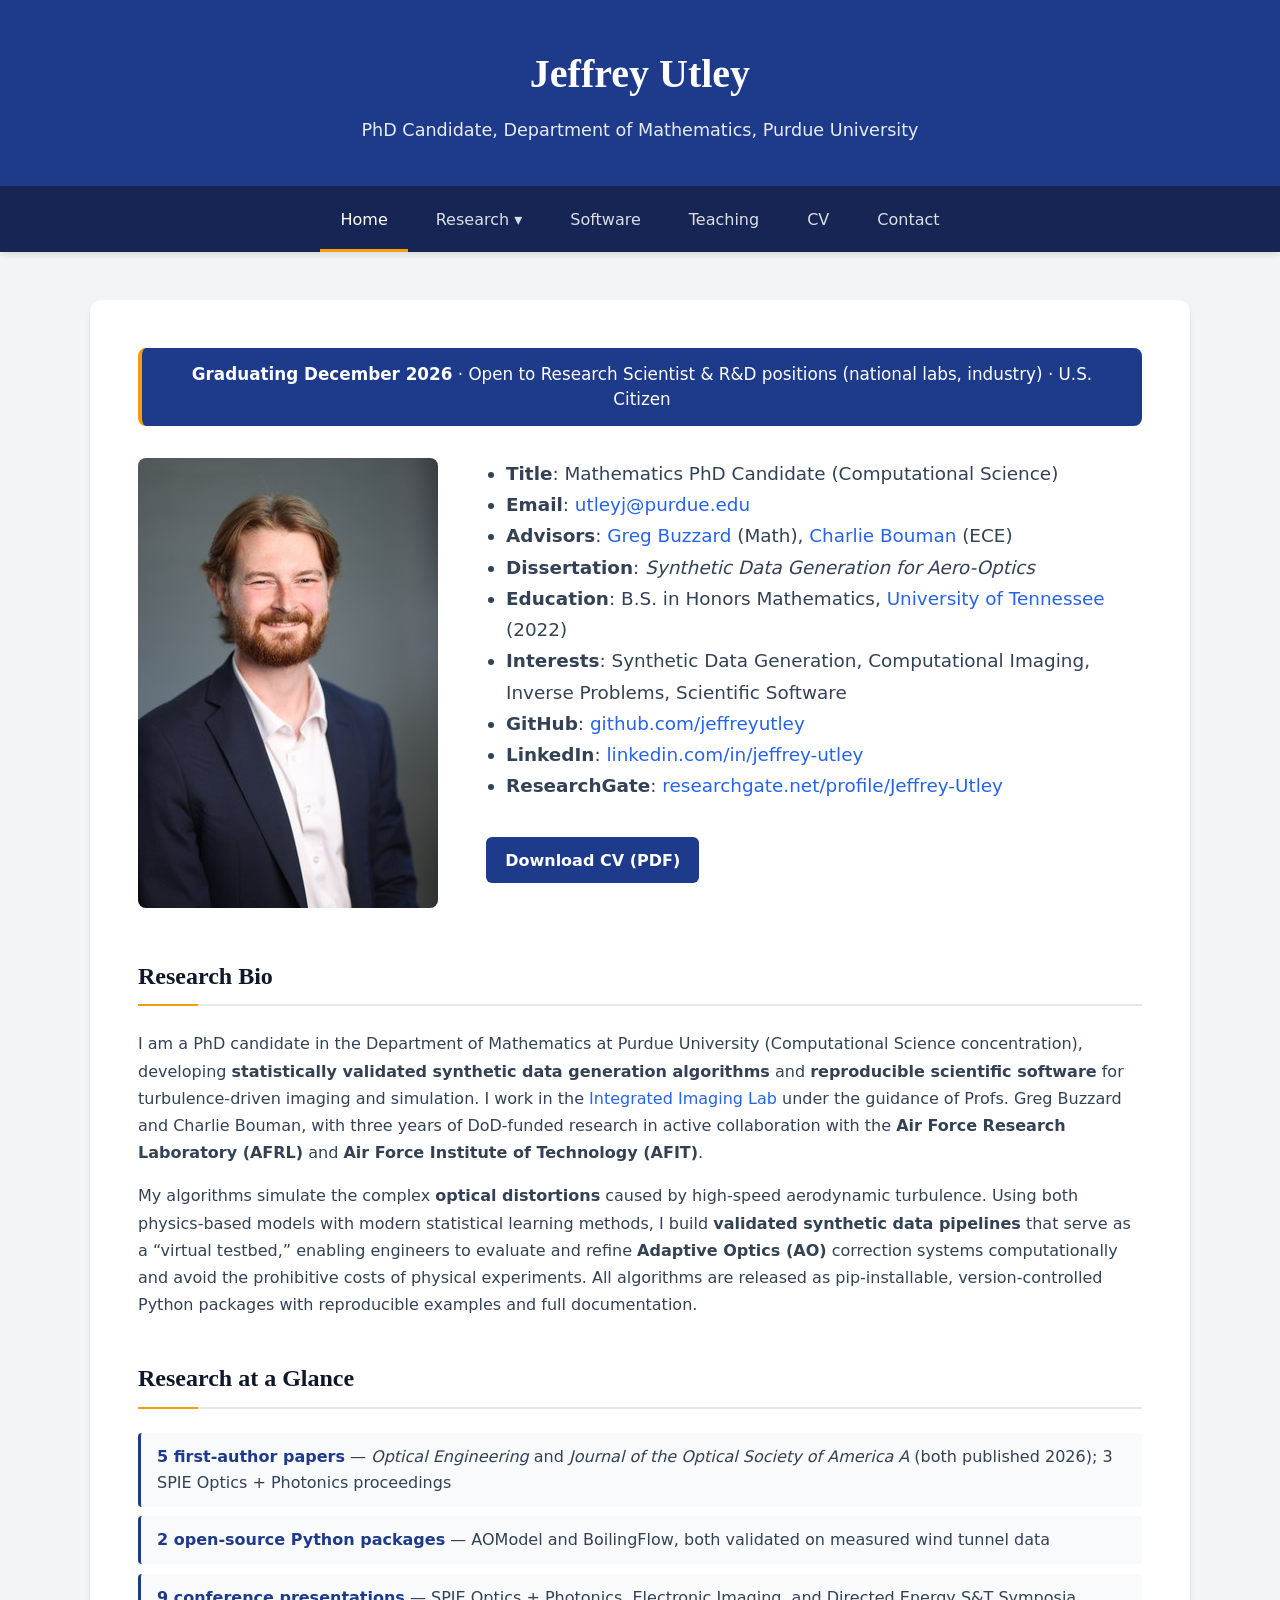
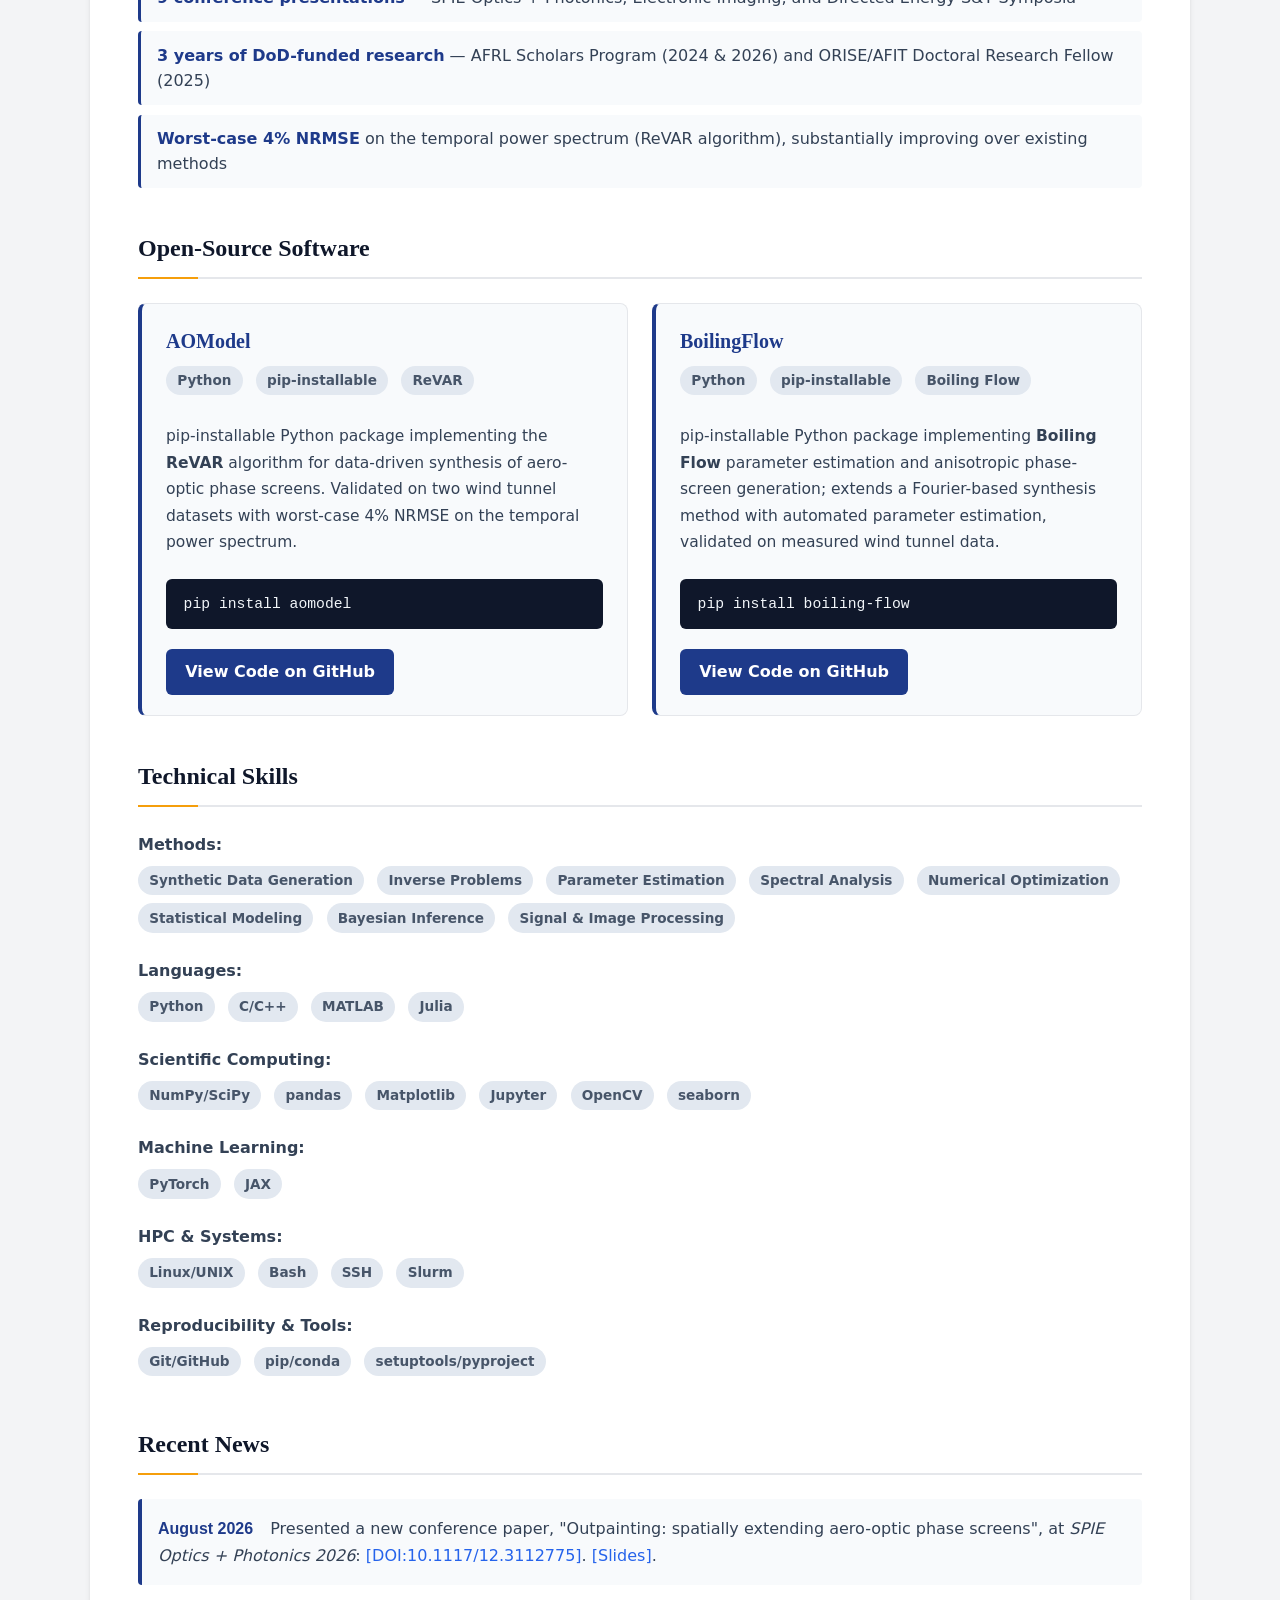
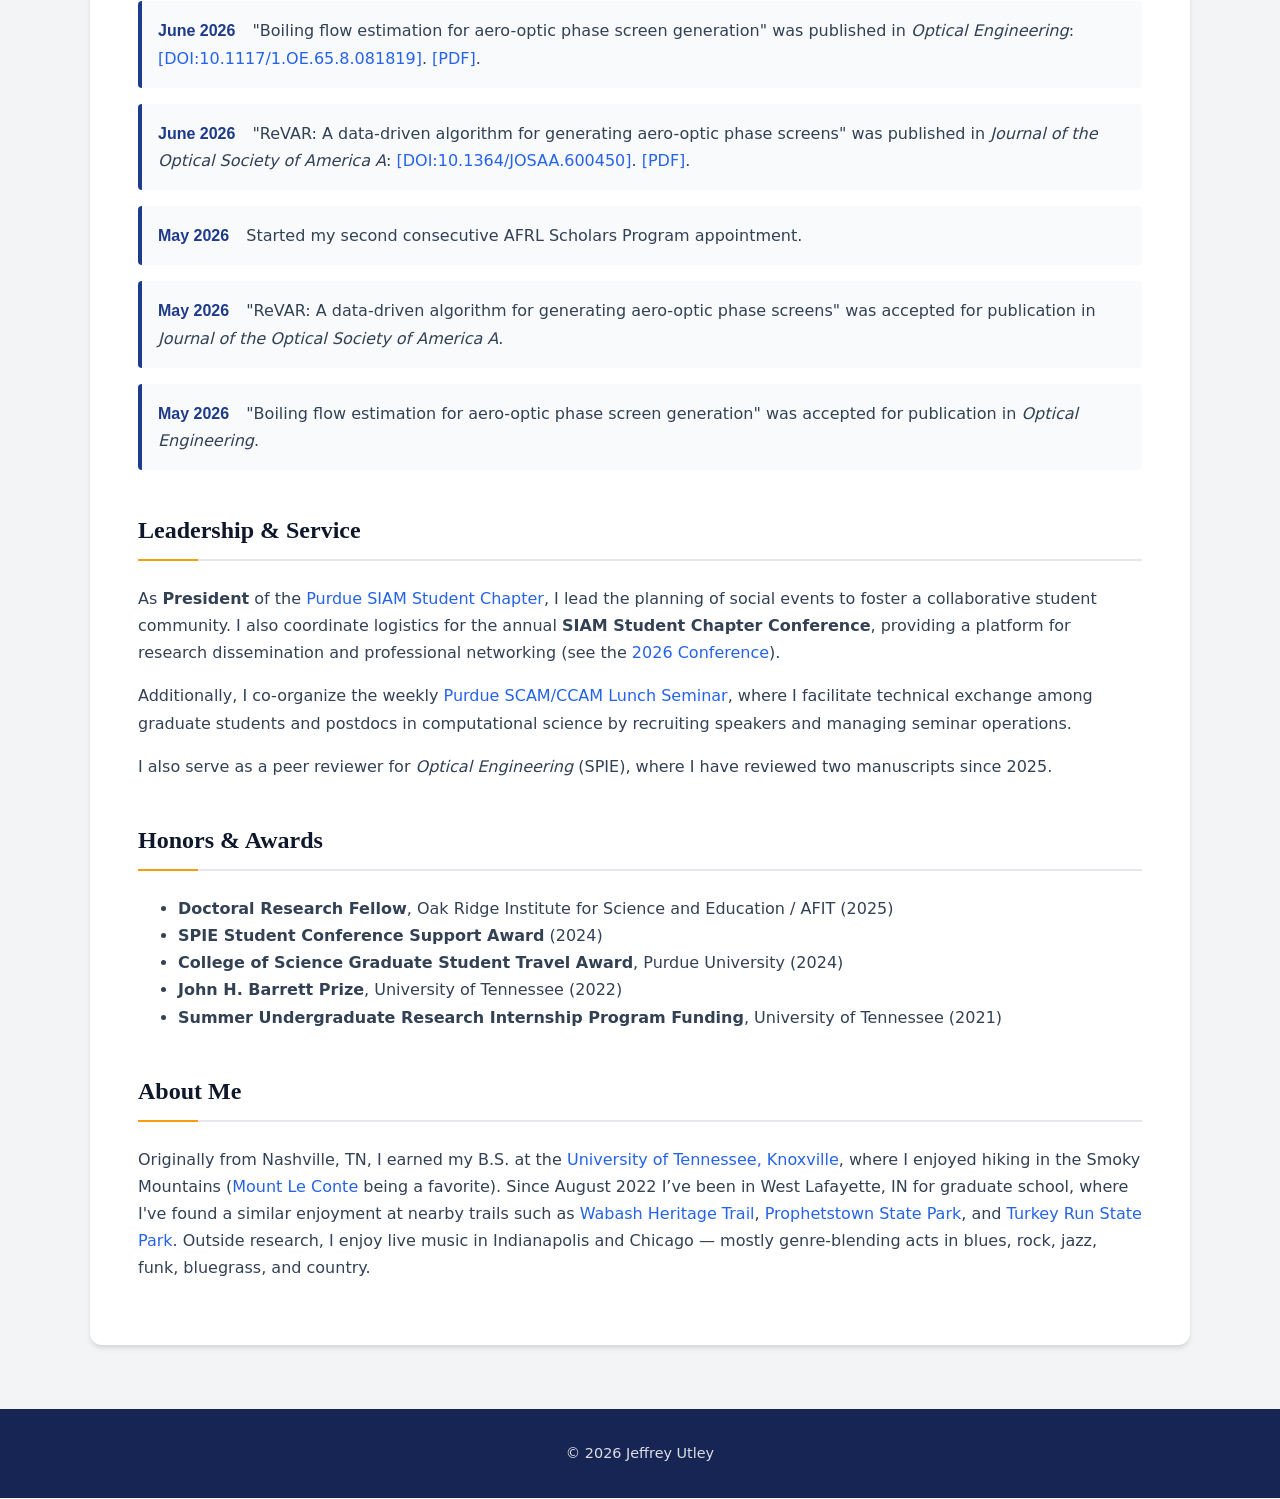
==== commit 1f1b45e6: "Added SPIE 2026 presentation. Updated website information." ====
--- a/index.html
+++ b/index.html
@@ -117,9 +117,9 @@
 
   <h2>Research at a Glance</h2>
   <ul class="research-stats">
-    <li><strong>4 first-author papers</strong> &mdash; <i>Optical Engineering</i> and <i>Journal of the Optical Society of America A</i> (both in press); 2 SPIE Optics + Photonics proceedings</li>
+    <li><strong>5 first-author papers</strong> &mdash; <i>Optical Engineering</i> and <i>Journal of the Optical Society of America A</i> (both published 2026); 3 SPIE Optics + Photonics proceedings</li>
     <li><strong>2 open-source Python packages</strong> &mdash; AOModel and BoilingFlow, both validated on measured wind tunnel data</li>
-    <li><strong>8 conference presentations</strong> &mdash; SPIE Optics + Photonics, Electronic Imaging, and Directed Energy S&amp;T Symposia</li>
+    <li><strong>9 conference presentations</strong> &mdash; SPIE Optics + Photonics, Electronic Imaging, and Directed Energy S&amp;T Symposia</li>
     <li><strong>3 years of DoD-funded research</strong> &mdash; AFRL Scholars Program (2024 &amp; 2026) and ORISE/AFIT Doctoral Research Fellow (2025)</li>
     <li><strong>Worst-case 4% NRMSE</strong> on the temporal power spectrum (ReVAR algorithm), substantially improving over existing methods</li>
   </ul>
@@ -184,7 +184,7 @@
   <h2>Recent News</h2>
   <div class="news-item">
     <span class="news-date">August 2026</span>
-    Presented a new conference paper, "Outpainting: spatially extending aero-optic phase screens", at <i>SPIE Optics + Photonics 2026</i>: <a href="https://doi.org/10.1117/12.3112775" target="_blank" rel="noopener noreferrer">[DOI:10.1117/12.3112775]</a>
+    Presented a new conference paper, "Outpainting: spatially extending aero-optic phase screens", at <i>SPIE Optics + Photonics 2026</i>: <a href="https://doi.org/10.1117/12.3112775" target="_blank" rel="noopener noreferrer">[DOI:10.1117/12.3112775]</a>. <a href="SPIE_2026_Jeffrey_Utley.pdf" target="_blank" rel="noopener noreferrer">[Slides]</a>.
   </div>
   <div class="news-item">
     <span class="news-date">June 2026</span>
